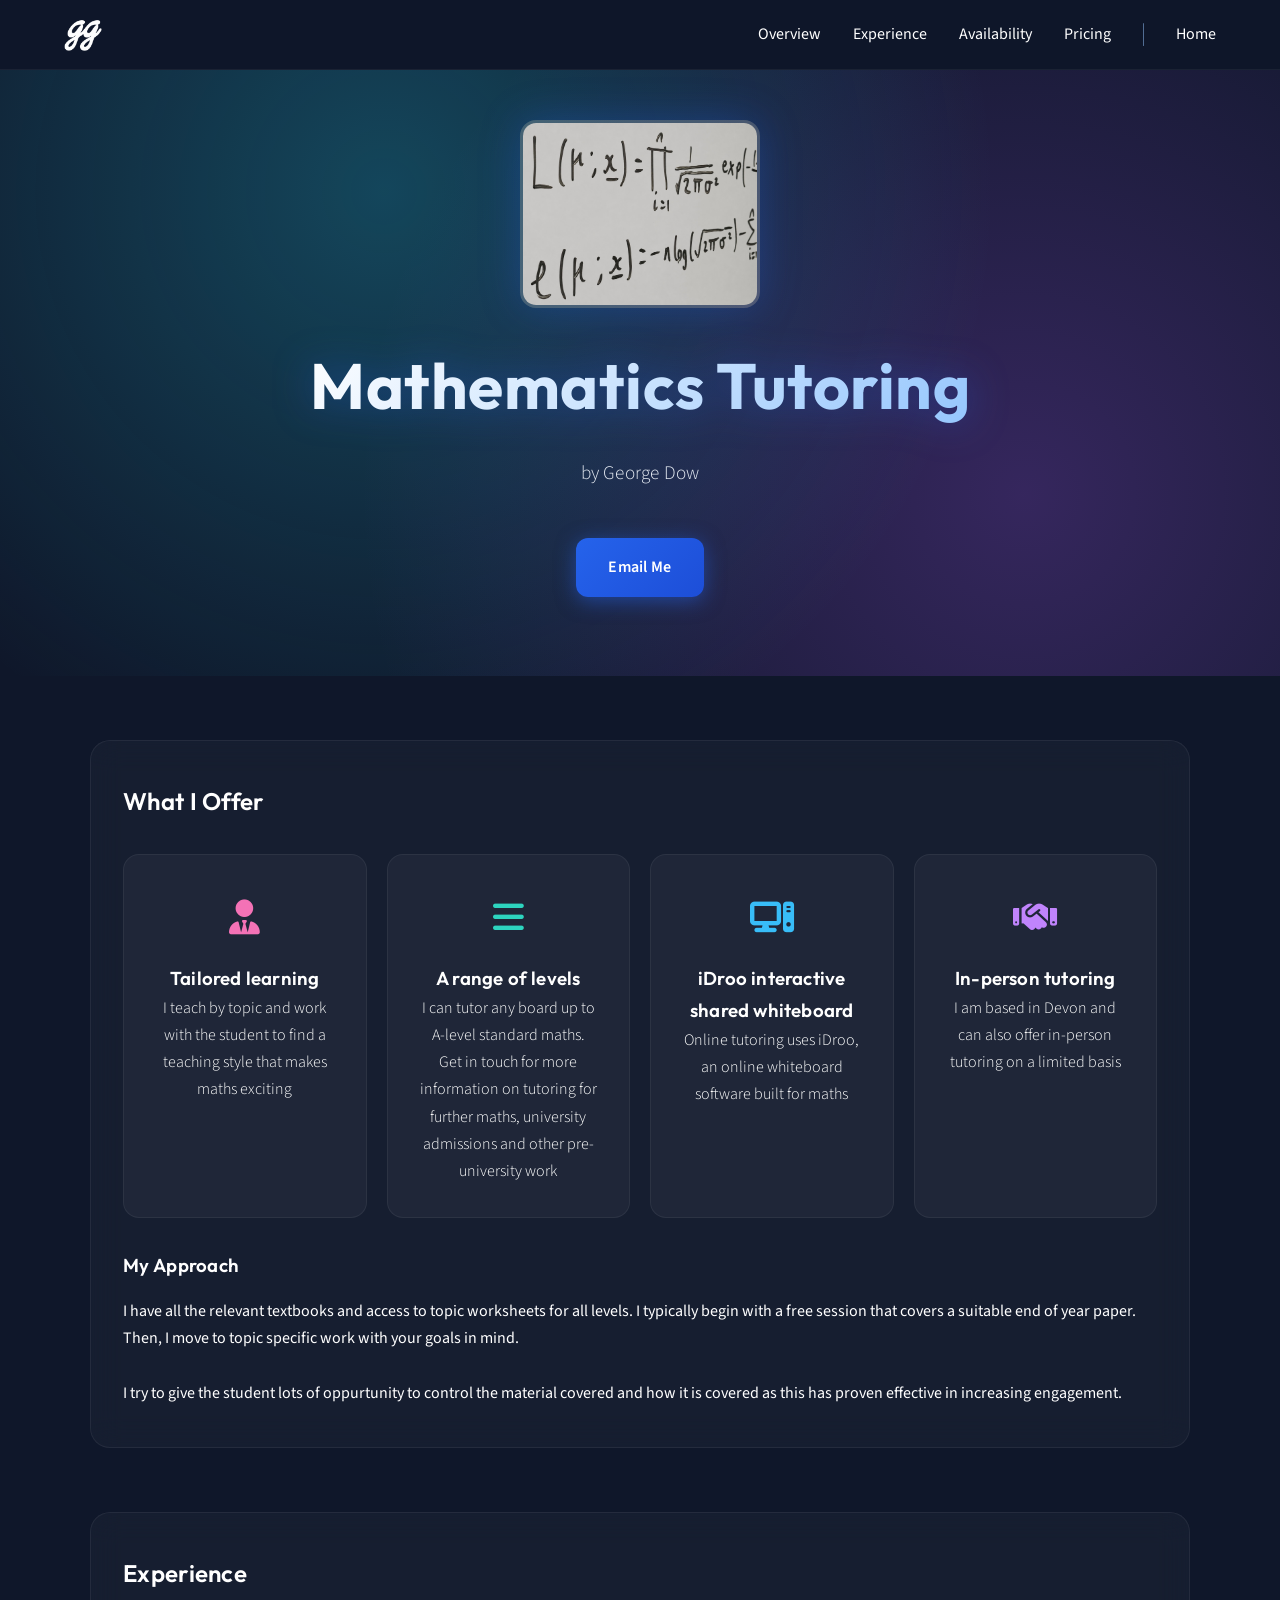
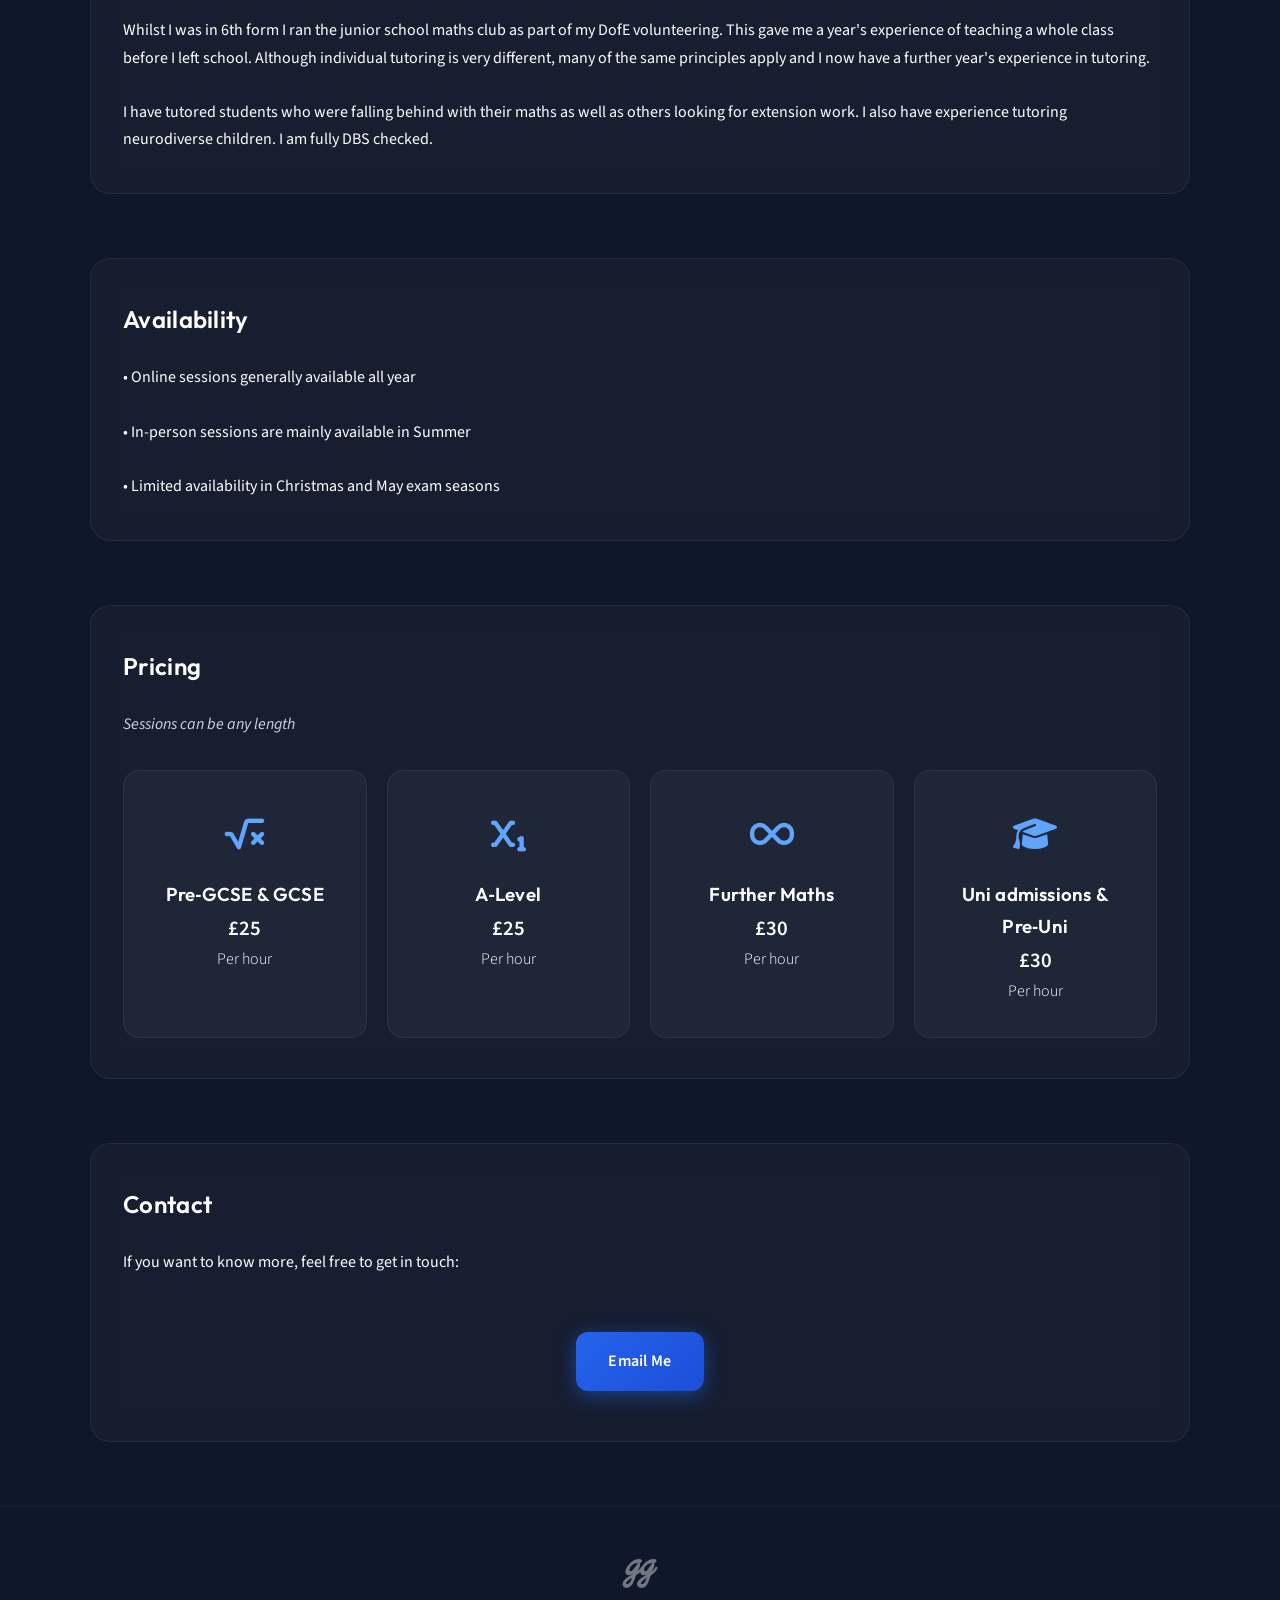
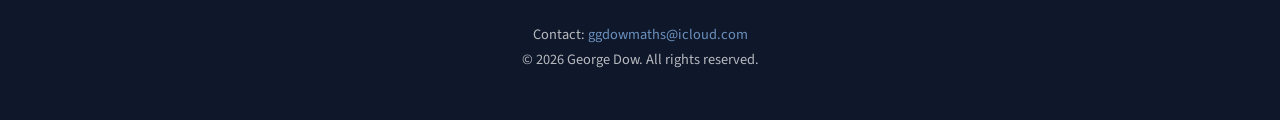
==== tutoring.html @ ab45a565 "Update tutoring.html" ====
<!DOCTYPE html>
<html lang="en">

<head>

<script async src="https://www.googletagmanager.com/gtag/js?id=G-9ZSGHB6P75"></script>
<script>
  window.dataLayer = window.dataLayer || [];
  function gtag(){dataLayer.push(arguments);}
  gtag('js', new Date());
  gtag('config', 'G-9ZSGHB6P75');
</script>
    
<meta charset="UTF-8">
<meta name="viewport" content="width=device-width, initial-scale=1.0">

<title>George Dow - Maths Tutoring</title>
<meta name="description" content="GCSE and A-Level Mathematics tutoring with George Dow">

<link rel="icon" href="images/favicon-white.png" sizes="32x32">
<link rel="icon" href="images/favicon-white.png" sizes="192x192">
<link rel="apple-touch-icon" sizes="180x180" href="images/favicon-white.png">

<link rel="stylesheet" href="style.css">

<link rel="stylesheet"
href="https://cdnjs.cloudflare.com/ajax/libs/font-awesome/6.4.0/css/all.min.css">
</head>

<body>

<div class="page-fade"></div>

<nav>
    <a href="index.html" class="logo">
        <img src="images/favicon-white.png" alt="Home">
    </a>

    <div class="nav-tutoring">
        <ul class="nav-sections">
            <li><a href="#overview">Overview</a></li>
            <li><a href="#experience">Experience</a></li>
            <li><a href="#availability">Availability</a></li>
            <li><a href="#pricing">Pricing</a></li>
        </ul>

        <span class="nav-separator"></span>

        <a href="index.html" class="nav-page-link">Home</a>
    </div>
</nav>

<header class="hero hero-tutoring">
    <div class="hero-content">
        <img class="hero-photo" src="images/photo6.png" alt="George Dow">

        <h1>Mathematics Tutoring</h1>
        <p class="hero-author">by George Dow</p>
        <a href="mailto:ggdowmaths@icloud.com" class="btn">
            Email Me
        </a>
    </div>
</header>

<div class="container">

    <section id="overview">
        <h2>What I Offer</h2>
      
        <div class="interest-grid">
            <div class="card">
                <i class="fas fa-user-tie"></i>
                <h3>Tailored learning</h3>
                <p>I teach by topic and work with the student to find
                    a teaching style that makes maths exciting</p>
            </div>
            <div class="card">
                <i class="fas fa-bars"></i>
                <h3>A range of levels</h3>
                <p>I can tutor any board up to A-level standard maths.
                    Get in touch for more information on tutoring for
                    further maths, university admissions and other pre-university work</p>
            </div>
            <div class="card">
                <i class="fas fa-computer"></i>
                <h3>iDroo interactive shared whiteboard</h3>
                <p>Online tutoring uses iDroo, an online whiteboard
                    software built for maths</p>
            </div>
            <div class="card">
                <i class="fas fa-handshake"></i>
                <h3>In-person tutoring</h3>
                <p>I am based in Devon and can also offer
                    in-person tutoring on a limited basis</p>
            </div>
        </div>

        <h3 style="margin-top: 2rem; margin-bottom: 1rem;">My Approach</h3>
        <p>
            I have all the relevant textbooks and access to
            topic worksheets for all levels. I typically
            begin with a free session that covers a suitable
            end of year paper. Then, I move to topic specific
            work with your goals in mind.
        </p>
        <br>
        <p>
            I try to give the student lots of oppurtunity to
            control the material covered and how it is covered
            as this has proven effective in increasing engagement.
        </p>
    </section>

    <section id="experience">
        <h2>Experience</h2>
        <p>
           Whilst I was in 6th form I ran the junior school maths
            club as part of my DofE volunteering. This gave me a
            year's experience of teaching a whole class before
            I left school. Although individual tutoring is very
            different, many of the same principles apply and I
            now have a further year's experience in tutoring.</p>
        <br>
         <p>
            I have tutored students who were falling behind 
            with their maths as well as others looking for 
            extension work. I also have experience tutoring
            neurodiverse children. I am fully DBS checked.
        </p>
    </section>

    <section id="availability">
        <h2>Availability</h2>
        <p>
            • Online sessions generally available all year<br><br>
            • In-person sessions are mainly available in Summer<br><br>
            • Limited availability in Christmas and May exam seasons
        </p>
    </section>

    <section id="pricing">
        <h2>Pricing</h2>
        <p style="text-align:left; font-style:italic; margin-bottom:1.5rem; color:#cbd5e1;">
            Sessions can be any length
        </p>

        <div class="interest-grid">
            <div class="card">
                <i class="fas fa-square-root-variable"></i>
                <h3>Pre‑GCSE &amp; GCSE</h3>
                <p style="font-size:1.3rem; font-weight:600;">£25</p>
                <p>Per hour</p>
            </div>
            <div class="card">
                <i class="fas fa-subscript"></i>
                <h3>A‑Level</h3>
                <p style="font-size:1.3rem; font-weight:600;">£25</p>
                <p>Per hour</p>
            </div>
            <div class="card">
                <i class="fas fa-infinity"></i>
                <h3>Further Maths</h3>
                <p style="font-size:1.3rem; font-weight:600;">£30</p>
                <p>Per hour</p>
            </div>
            <div class="card">
                <i class="fas fa-graduation-cap"></i>
                <h3>Uni admissions &amp; Pre‑Uni</h3>
                <p style="font-size:1.3rem; font-weight:600;">£30</p>
                <p>Per hour</p>
            </div>
        </div>
    </section>

    <section id="contact">
        <h2>Contact</h2>
        <p>
            If you want to know more, feel free to get in touch:
        </p>
        <div style="text-align: center; margin-top: 1.5rem;">
            <a class="btn" href="mailto:ggdowmaths@icloud.com">
                Email Me
            </a>
        </div>
    </section>

</div>

<footer>
    <div style="text-align: center; margin-bottom: 1.5rem;">
        <img src="images/favicon-white.png" alt="Logo" style="width: 36px; height: auto; opacity: 0.6;">
    </div>
    <p>
        Contact:
        <a href="mailto:ggdowmaths@icloud.com">
            ggdowmaths@icloud.com
        </a>
    </p>
    <p>© 2026 George Dow. All rights reserved.</p>
</footer>

<script src="script.js"></script>
</body>
</html>
---- style.css ----
@import url('https://fonts.googleapis.com/css2?family=Outfit:wght@300;400;600;700&family=Source+Sans+3:wght@300;400;600&display=swap');

/* ---------------- BASE ---------------- */

* {
    margin: 0;
    padding: 0;
    box-sizing: border-box;
}

html {
    scroll-behavior: smooth;
    scroll-padding-top: 90px;
}

body {
    padding-top: 70px;
    font-family: 'Source Sans 3', sans-serif;
    background: #0f172a;
    color: white;
    line-height: 1.7;
    overflow-x: hidden;
    animation: bodyPulse 15s ease-in-out infinite alternate;
}

@keyframes bodyPulse {
    0% { background-color: #0f172a; }
    100% { background-color: #111d34; }
}

/* ---------------- NAV (base) ---------------- */

nav {
    position: fixed;
    top: 0;
    left: 0;
    width: 100%;
    height: 70px;

    display: flex;
    justify-content: space-between;
    align-items: center;

    padding: 0 5%;
    background: rgba(15, 23, 42, 0.85);
    backdrop-filter: blur(20px);
    -webkit-backdrop-filter: blur(20px);
    z-index: 1000;
    border-bottom: 1px solid rgba(255, 255, 255, 0.05);

    font-size: 1rem;
}

/* ---- HOMEPAGE NAV ---- */
nav > ul {
    display: flex;
    list-style: none;
    gap: 2rem;
}

nav a {
    color: white;
    text-decoration: none;
    font-weight: 400;
    transition: color 0.2s ease, text-shadow 0.2s ease, transform 0.2s ease;
    display: inline-block;
    font-family: 'Source Sans 3', sans-serif;
}

nav a:hover {
    color: #93c5fd;
    text-shadow: 0 0 12px rgba(147, 197, 253, 0.7);
    transform: translateY(-1px);
}

/* ---- HOMEPAGE SEPARATOR ---- */
nav > ul li:nth-child(3) {
    margin-right: 2rem;
    position: relative;
}

nav > ul li:nth-child(3)::after {
    content: "";
    position: absolute;
    right: -2rem;
    top: 50%;
    transform: translateY(-50%);
    width: 1.5px;
    height: 1.4rem;
    background: rgba(147, 197, 253, 0.5);
    border-radius: 1px;
}

/* ---- TUTORING PAGE NAV ---- */
.nav-tutoring {
    display: flex;
    align-items: center;
    flex-wrap: nowrap;
    gap: 0;
    height: 100%;
}

.nav-sections {
    display: flex;
    list-style: none;
    gap: 2rem;
    margin: 0;
    padding: 0;
    align-items: center;
    height: 100%;
}

.nav-sections a {
    color: white;
    text-decoration: none;
    font-weight: 400;
    transition: color 0.2s ease, text-shadow 0.2s ease, transform 0.2s ease;
    display: inline-block;
    font-family: 'Source Sans 3', sans-serif;
}

.nav-sections a:hover {
    color: #93c5fd;
    text-shadow: 0 0 12px rgba(147, 197, 253, 0.7);
    transform: translateY(-1px);
}

.nav-sections li::after {
    display: none !important;
}

.nav-separator {
    display: block;
    width: 1.5px;
    height: 1.4rem;
    background: rgba(147, 197, 253, 0.5);
    border-radius: 1px;
    margin: 0 2rem;
    flex-shrink: 0;
    align-self: center;
}

.nav-page-link {
    color: white;
    text-decoration: none;
    font-weight: 400;
    white-space: nowrap;
    transition: color 0.2s ease, text-shadow 0.2s ease, transform 0.2s ease;
    display: inline-block;
    font-family: 'Source Sans 3', sans-serif;
}

.nav-page-link:hover {
    color: #93c5fd;
    text-shadow: 0 0 12px rgba(147, 197, 253, 0.7);
    transform: translateY(-1px);
}

/* ---------------- HERO (HOME) ---------------- */

.hero {
    min-height: 100vh;
    display: flex;
    justify-content: center;
    align-items: center;
    text-align: center;

    padding: 60px 2rem;

    background:
        radial-gradient(circle at 20% 30%, rgba(37, 99, 235, 0.35), transparent 60%),
        radial-gradient(circle at 80% 70%, rgba(124, 58, 237, 0.30), transparent 60%);

    animation: glowMove 12s ease-in-out infinite alternate;
}

/* ---------------- HERO (TUTORING OVERRIDE) ---------------- */

.hero-tutoring {
    min-height: 60vh;
    background:
        radial-gradient(circle at 30% 20%, rgba(34, 211, 238, 0.25), transparent 60%),
        radial-gradient(circle at 80% 70%, rgba(168, 85, 247, 0.25), transparent 60%);

    animation: glowMoveTut 14s ease-in-out infinite alternate;
}

@keyframes glowMove {
    0% { background-position: 20% 30%, 80% 70%; }
    100% { background-position: 30% 40%, 70% 60%; }
}

@keyframes glowMoveTut {
    0% { background-position: 30% 20%, 80% 70%; }
    100% { background-position: 40% 30%, 70% 60%; }
}

/* ---------------- HERO CONTENT ---------------- */

.hero-content {
    opacity: 0;
    transform: translateY(10px);
    animation: heroFade 1.2s ease forwards;
}

@keyframes heroFade {
    from { opacity: 0; transform: translateY(10px); }
    to { opacity: 1; transform: translateY(-40px); }
}

.hero-tutoring .hero-content {
    animation-name: heroFadeTutoring;
}

@keyframes heroFadeTutoring {
    from { opacity: 0; transform: translateY(10px); }
    to { opacity: 1; transform: translateY(-10px); }
}

h1, h2, h3 {
    font-family: 'Outfit', sans-serif;
    font-weight: 600;
    letter-spacing: 0.3px;
}

.hero h1 {
    font-size: 4rem;
    margin-bottom: 1rem;
    background: linear-gradient(135deg, #ffffff 0%, #93c5fd 100%);
    -webkit-background-clip: text;
    -webkit-text-fill-color: transparent;
    background-clip: text;
    filter: drop-shadow(0 0 20px rgba(37, 99, 235, 0.4));
    font-family: 'Outfit', sans-serif;
    font-weight: 700;
    letter-spacing: 0.5px;
}

.hero p {
    max-width: 700px;
    margin: auto;
    font-size: 1.2rem;
    color: #e2e8f0;
    font-family: 'Source Sans 3', sans-serif;
    font-weight: 300;
}

.hero-author {
    font-size: 1.4rem;
    font-weight: 400;
    color: #cbd5e1;
    margin-top: -0.5rem;
    margin-bottom: 1.5rem;
    font-family: 'Outfit', sans-serif;
    letter-spacing: 0.2px;
}

/* ---------------- BUTTON ---------------- */

.btn {
    display: inline-block;
    margin-top: 2rem;
    background: linear-gradient(135deg, #2563eb, #1d4ed8);
    color: white;
    padding: 1rem 2rem;
    border-radius: 12px;
    text-decoration: none;
    font-weight: 600;
    letter-spacing: 0.3px;
    transition: transform 0.3s, box-shadow 0.3s, background 0.3s;
    box-shadow: 0 4px 20px rgba(37, 99, 235, 0.5);
    position: relative;
    overflow: hidden;
    font-family: 'Source Sans 3', sans-serif;
}

.btn::after {
    content: "";
    position: absolute;
    top: 0;
    left: -100%;
    width: 100%;
    height: 100%;
    background: linear-gradient(90deg, transparent, rgba(255,255,255,0.2), transparent);
    transition: left 0.5s ease;
}

.btn:hover::after {
    left: 100%;
}

.btn:hover {
    transform: translateY(-3px);
    box-shadow: 0 8px 30px rgba(37, 99, 235, 0.7);
}

.hero .btn {
    margin-top: 3rem;
}

/* ---------------- LAYOUT ---------------- */

.container {
    width: min(1100px, 90%);
    margin: auto;
}

section {
    margin: 4rem 0;
    padding: 2.5rem 2rem;
    border-radius: 20px;
    background: rgba(255, 255, 255, 0.03);
    backdrop-filter: blur(15px);
    border: 1px solid rgba(255, 255, 255, 0.06);
    transition: transform 0.3s ease, box-shadow 0.3s ease, border-color 0.3s;
}

section:hover {
    transform: translateY(-4px);
    box-shadow: 0 15px 40px rgba(0, 0, 0, 0.4), 0 0 20px rgba(37, 99, 235, 0.1);
    border-color: rgba(37, 99, 235, 0.2);
}

.overview-section {
    background: none !important;
    backdrop-filter: none !important;
    border: none !important;
    padding: 0 !important;
    margin-top: 0 !important;
    margin-bottom: 0 !important;
}

/* ---------------- HEADING SPACING ---------------- */
#about h2,
#gallery h2,
#tutoring-section h2,
#experience h2,
#availability h2,
#pricing h2,
#contact h2 {
    margin-bottom: 1.5rem;
}

/* ---------------- CARDS ---------------- */

.interest-grid {
    display: grid;
    grid-template-columns: repeat(auto-fit, minmax(250px, 1fr));
    gap: 20px;
    margin-top: 2rem;
}

.card {
    background: rgba(255, 255, 255, 0.04);
    padding: 2rem;
    text-align: center;
    border-radius: 16px;
    border: 1px solid rgba(255, 255, 255, 0.06);
    transition: transform 0.3s, box-shadow 0.3s, border-color 0.3s, background 0.3s;

    display: flex;
    flex-direction: column;
    align-items: center;
    justify-content: flex-start;
}

.card:hover {
    transform: translateY(-8px);
    box-shadow: 0 20px 40px rgba(0, 0, 0, 0.5), 0 0 15px rgba(37, 99, 235, 0.3);
    border-color: rgba(37, 99, 235, 0.6);
    background: rgba(37, 99, 235, 0.08);
}

.card i,
.card .chalk-icon {
    height: 60px;
    display: flex;
    align-items: center;
    justify-content: center;
    margin-bottom: 1rem;
    font-size: 2.2rem;
    transition: transform 0.3s ease;
}

.card .chalk-icon svg {
    width: 60px;
    height: 60px;
}

.card i,
.card .chalk-icon {
    color: #60a5fa;
}

.interest-grid .card:nth-child(1) i,
.interest-grid .card:nth-child(1) .chalk-icon {
    color: #22d3ee;
}

.interest-grid .card:nth-child(2) i,
.interest-grid .card:nth-child(2) .chalk-icon {
    color: #8b5cf6;
}

.interest-grid .card:nth-child(3) i,
.interest-grid .card:nth-child(3) .chalk-icon {
    color: #10b981;
}

.interest-grid .card:nth-child(4) i,
.interest-grid .card:nth-child(4) .chalk-icon {
    color: #f59e0b;
}

#overview .interest-grid .card:nth-child(1) i,
#overview .interest-grid .card:nth-child(1) .chalk-icon {
    color: #f472b6;
}

#overview .interest-grid .card:nth-child(2) i,
#overview .interest-grid .card:nth-child(2) .chalk-icon {
    color: #2dd4bf;
}

#overview .interest-grid .card:nth-child(3) i,
#overview .interest-grid .card:nth-child(3) .chalk-icon {
    color: #38bdf8;
}

#overview .interest-grid .card:nth-child(4) i,
#overview .interest-grid .card:nth-child(4) .chalk-icon {
    color: #c084fc;
}

#pricing .card i {
    color: #60a5fa !important;
}

.card h3 {
    margin-top: 0;
    font-family: 'Outfit', sans-serif;
    font-weight: 600;
    letter-spacing: 0.2px;
}

.card p {
    font-family: 'Source Sans 3', sans-serif;
    font-weight: 300;
}

.card:hover i,
.card:hover .chalk-icon {
    transform: scale(1.2);
}

/* ---------------- GALLERY ---------------- */

.image-gallery {
    display: grid;
    grid-template-columns: repeat(auto-fit, minmax(300px, 1fr));
    gap: 20px;
    align-items: start;
}

.image-item {
    overflow: hidden;
    border-radius: 16px;
    position: relative;
    border: 1px solid rgba(255, 255, 255, 0.05);
    transition: transform 0.3s ease, box-shadow 0.3s ease, border-color 0.3s;
}

.image-item:hover {
    transform: translateY(-5px);
    box-shadow: 0 15px 30px rgba(0, 0, 0, 0.5), 0 0 15px rgba(37, 99, 235, 0.2);
    border-color: rgba(37, 99, 235, 0.4);
}

.image-item img {
    width: 100%;
    display: block;
    transition: transform 0.5s ease;
}

.image-item:hover img {
    transform: scale(1.1);
}

.caption {
    margin: 0;
    padding: 0.75rem 1rem;
    background: rgba(15, 23, 42, 0.85);
    color: #e2e8f0;
    font-size: 0.9rem;
    text-align: center;
    border-radius: 0 0 16px 16px;
    font-weight: 300;
    letter-spacing: 0.2px;
    font-family: 'Source Sans 3', sans-serif;
}

/* ---------------- FOOTER ---------------- */

footer {
    text-align: center;
    padding: 3rem 1rem;
    opacity: 0.7;
    font-size: 0.9rem;
    border-top: 1px solid rgba(255, 255, 255, 0.05);
    margin-top: 3rem;
    font-family: 'Source Sans 3', sans-serif;
}

footer a {
    color: #93c5fd;
    text-decoration: none;
    transition: color 0.2s;
}

footer a:hover {
    color: #ffffff;
}

/* ---------------- LOGO (NAV) ---------------- */

.logo img {
    width: 38px;
    height: 38px;
    object-fit: contain;
    display: block;
    transition: transform 0.2s ease;
}

.logo img:hover {
    transform: translateY(-2px);
}

/* ---------------- HERO PHOTO ---------------- */

.hero-photo {
    width: 240px;
    height: auto !important;
    max-width: 100%;
    display: block;
    margin: 0 auto 1.5rem auto;
    object-fit: contain !important;
    border: 3px solid rgba(255, 255, 255, 0.2);
    border-radius: 16px !important;
    box-shadow: 0 0 40px rgba(37, 99, 235, 0.3);
    transition: transform 0.4s ease, box-shadow 0.4s ease, border-color 0.4s;
}

.hero-photo:hover {
    transform: scale(1.05) translateY(-5px);
    box-shadow: 0 0 60px rgba(37, 99, 235, 0.6);
    border-color: rgba(37, 99, 235, 0.6);
}

/* ---------------- MAIN LOGO ---------------- */

.main-logo {
    width: 180px;
    height: auto;
    max-width: 180px;
    display: block;
    margin: 1.5rem auto 0 auto;
    opacity: 0.8;
    transition: opacity 0.3s, filter 0.3s;
    filter: drop-shadow(0 0 4px rgba(37, 99, 235, 0.2));
}

.main-logo:hover {
    opacity: 1;
    filter: drop-shadow(0 0 10px rgba(37, 99, 235, 0.4));
}

/* ---------------- ACTIVE LINK STYLES ---------------- */

nav > ul li a.active {
    color: #60a5fa;
    position: relative;
}

nav > ul li a.active::after {
    content: "";
    position: absolute;
    left: 0;
    bottom: -6px;
    width: 100%;
    height: 2px;
    background: #60a5fa;
    border-radius: 2px;
    box-shadow: 0 0 10px rgba(96, 165, 250, 0.8);
}

.nav-sections a.active {
    color: #60a5fa;
    position: relative;
}

.nav-sections a.active::after {
    content: "";
    position: absolute;
    left: 0;
    bottom: -6px;
    width: 100%;
    height: 2px;
    background: #60a5fa;
    border-radius: 2px;
    box-shadow: 0 0 10px rgba(96, 165, 250, 0.8);
}

/* ---------------- FADE SYSTEM ---------------- */

.page-fade {
    position: fixed;
    top: 0;
    left: 0;
    width: 100%;
    height: 100%;
    background: #0f172a;
    z-index: 9999;
    opacity: 1;
    pointer-events: none;
    transition: opacity 0.6s ease;
}

body.loaded .page-fade {
    opacity: 0;
}

/* ---------------- BACK TO TOP BUTTON ---------------- */

.back-to-top {
    position: fixed;
    bottom: 30px;
    right: 30px;
    width: 45px;
    height: 45px;
    background: rgba(37, 99, 235, 0.8);
    color: white;
    border: none;
    border-radius: 50%;
    font-size: 1.2rem;
    cursor: pointer;
    opacity: 0;
    visibility: hidden;
    transform: translateY(20px);
    transition: opacity 0.3s ease, transform 0.3s ease, visibility 0.3s;
    z-index: 999;
    box-shadow: 0 4px 15px rgba(37, 99, 235, 0.4);
    backdrop-filter: blur(10px);
}

.back-to-top.show {
    opacity: 1;
    visibility: visible;
    transform: translateY(0);
}

.back-to-top:hover {
    background: rgba(37, 99, 235, 1);
    transform: translateY(-3px) scale(1.05);
    box-shadow: 0 8px 25px rgba(37, 99, 235, 0.7);
}

/* ---------------- RESPONSIVE (desktop 4 columns) ---------------- */
@media (min-width: 768px) {
    .interest-grid {
        grid-template-columns: repeat(4, 1fr);
    }

    .image-gallery {
        grid-template-columns: repeat(4, 1fr);
    }
}

/* ---------------- RESPONSIVE (mobile) ---------------- */
@media (max-width: 767px) {
    body {
        padding-top: 70px;
    }

    nav {
        padding: 0 3%;
    }

    nav > ul {
        gap: 0.5rem;
        font-size: 0.8rem;
    }

    nav > ul li:nth-child(3) {
        margin-right: 0.5rem;
    }

    nav > ul li:nth-child(3)::after {
        right: -0.5rem;
    }

    .nav-sections {
        gap: 0.5rem;
        font-size: 0.8rem;
    }

    .nav-sections a {
        line-height: normal;
    }

    .nav-separator {
        margin: 0 0.5rem;
        height: 1.4rem;
    }

    .nav-page-link {
        font-size: 0.8rem;
        line-height: normal;
    }

    .hero h1 {
        font-size: 2.5rem;
    }

    .hero p {
        font-size: 1rem;
        padding: 0 1rem;
    }

    .hero-content {
        padding: 0 1rem;
    }

    .hero .btn {
        margin-top: 2rem;
    }

    .hero-photo {
        width: 180px;
        height: auto !important;
        border-radius: 16px !important;
    }

    .main-logo {
        width: 130px;
        max-width: 130px;
        margin-top: 1.2rem;
    }

    section {
        padding: 1.8rem 1.2rem;
    }
}
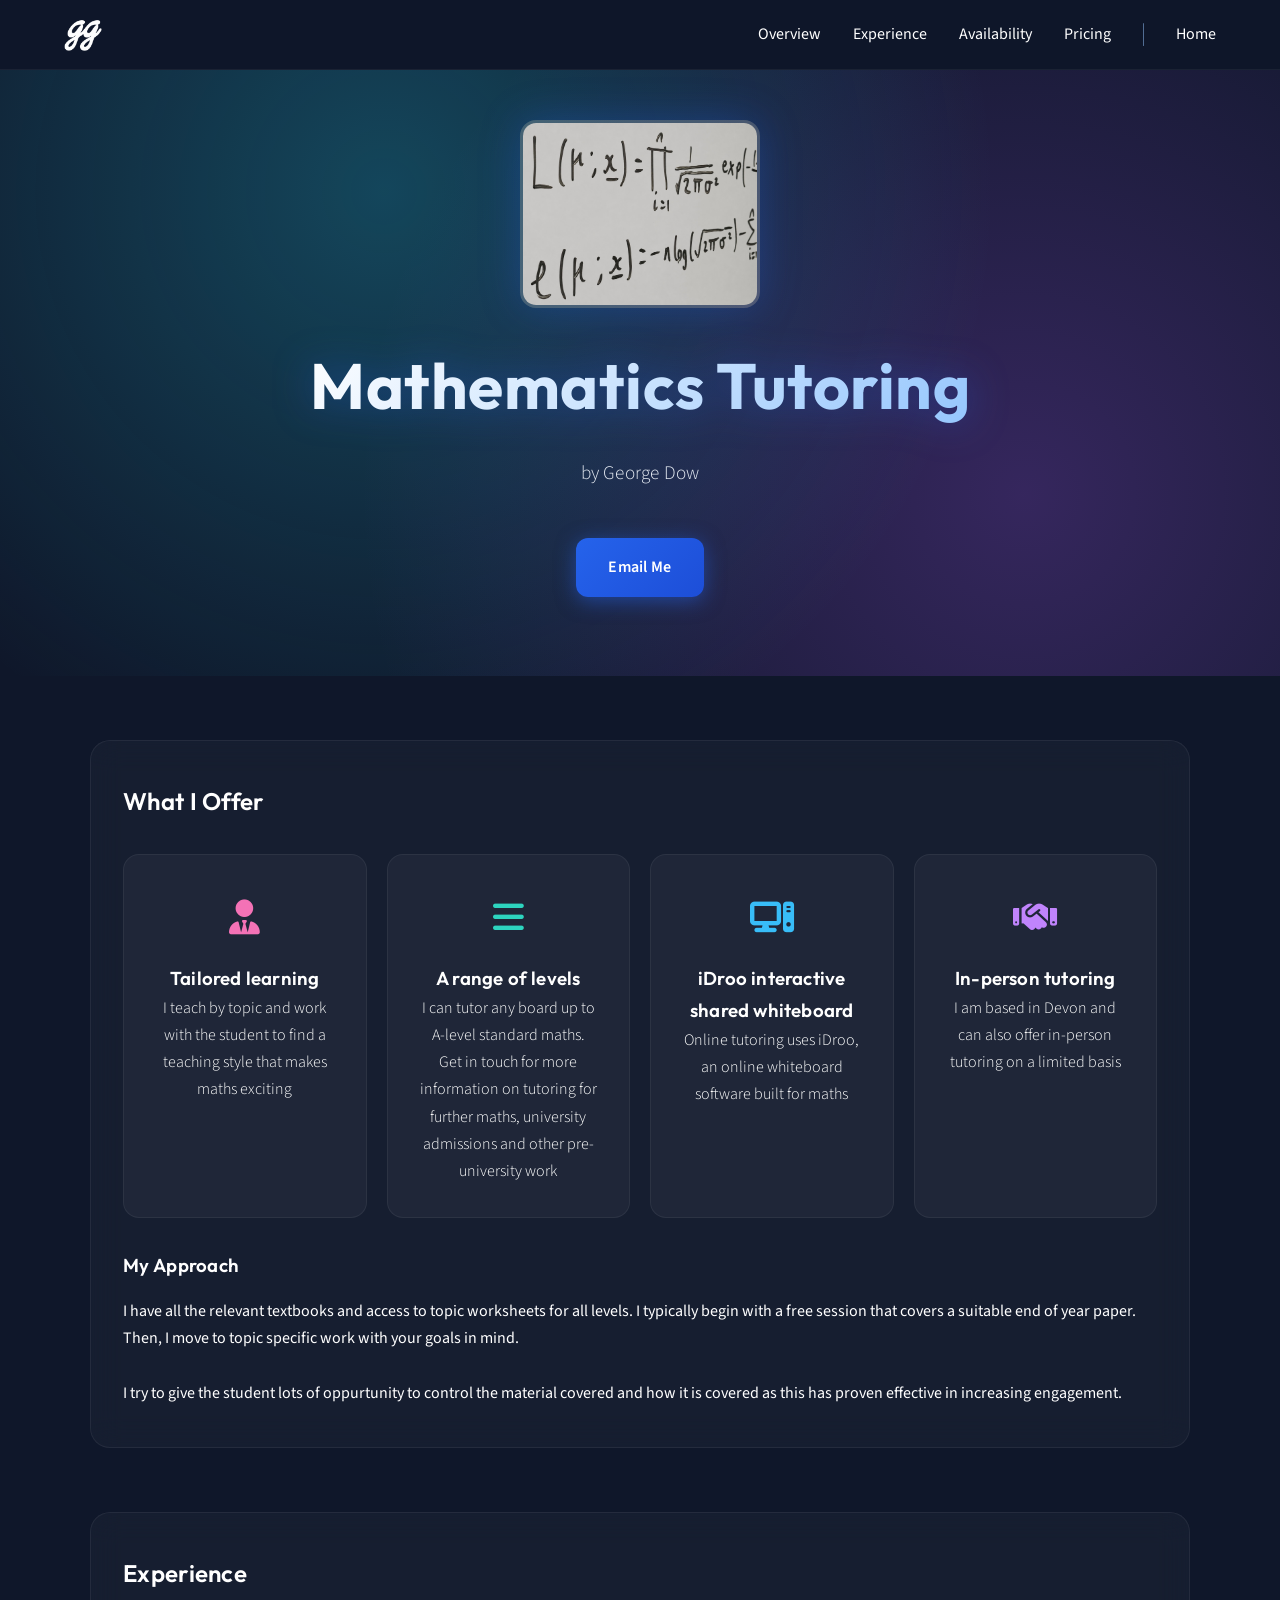
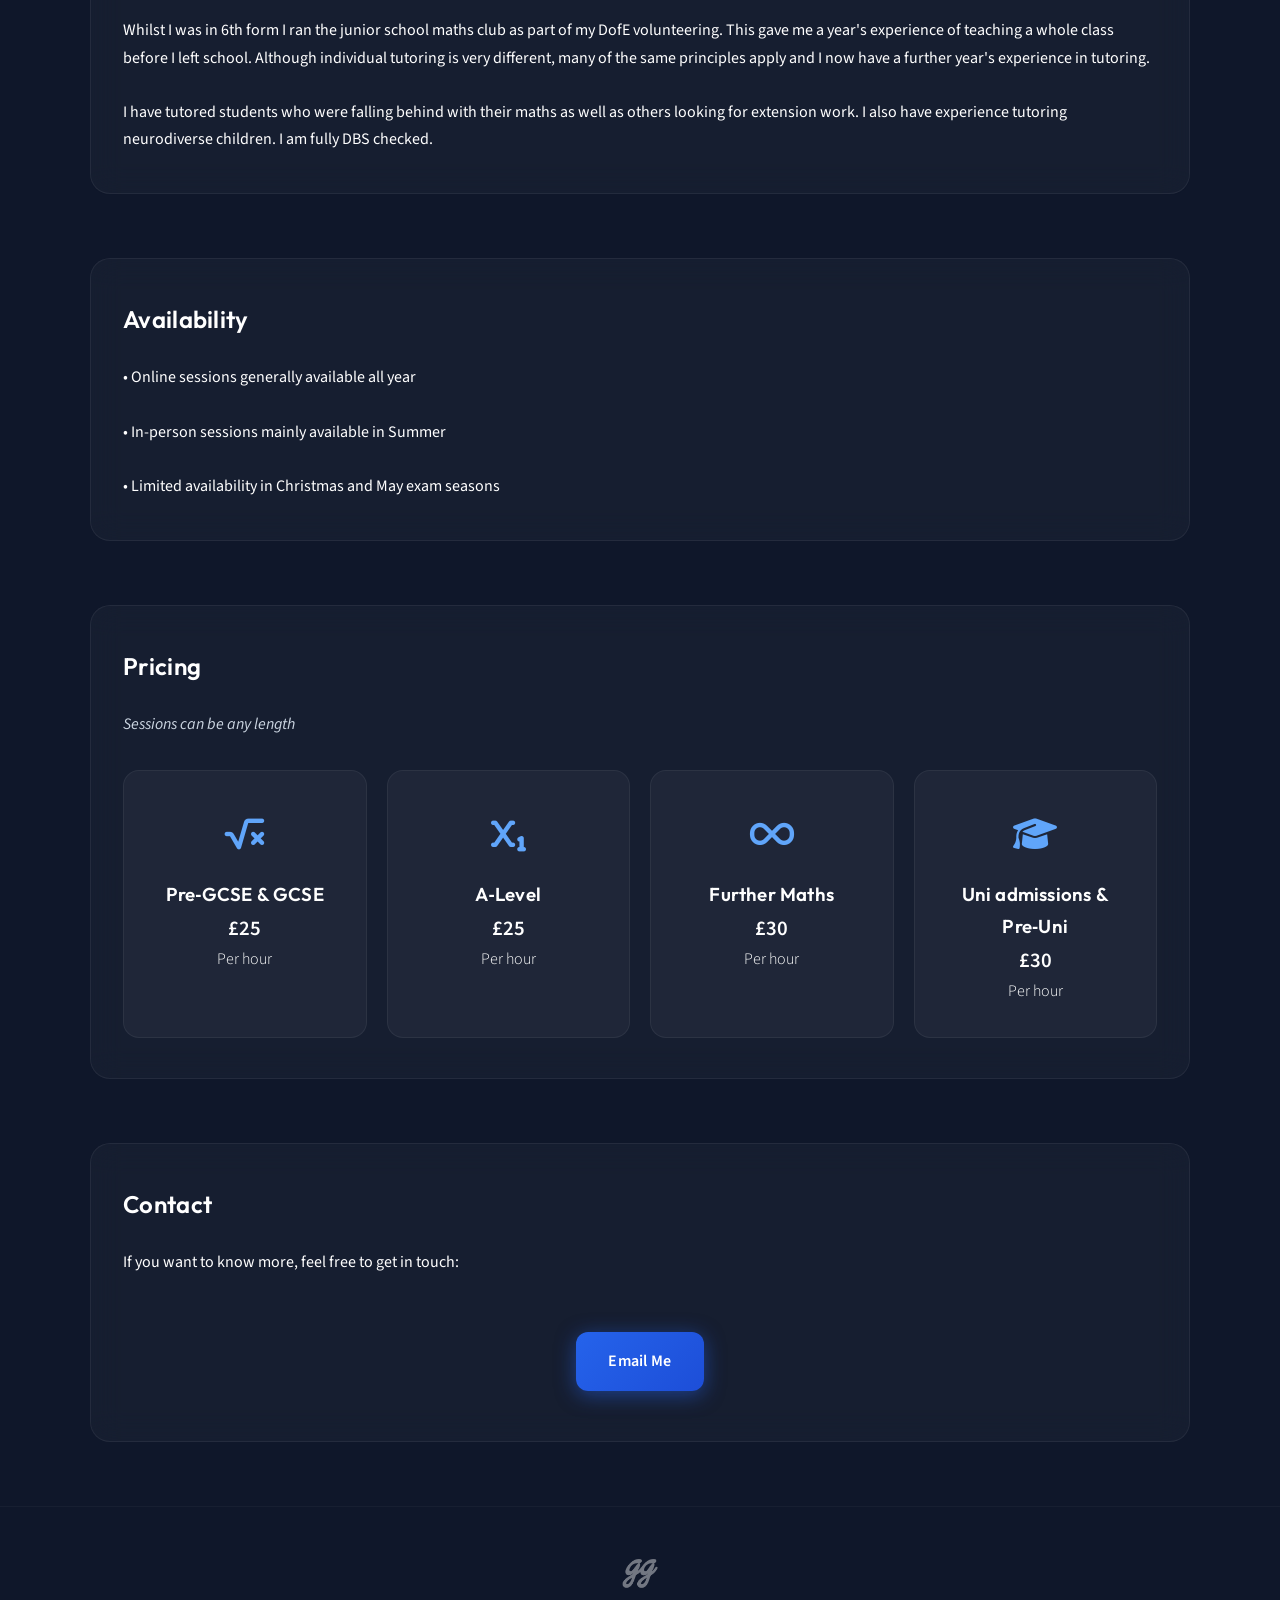
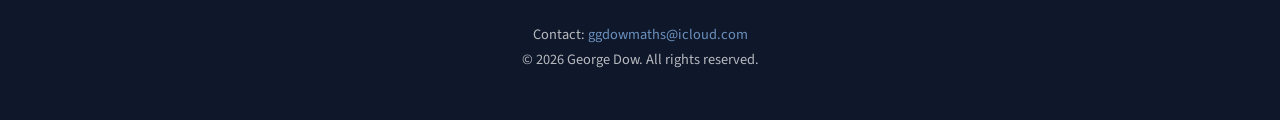
==== commit ad8214f5: "Update tutoring.html" ====
--- a/tutoring.html
+++ b/tutoring.html
@@ -133,7 +133,7 @@
         <h2>Availability</h2>
         <p>
             • Online sessions generally available all year<br><br>
-            • In-person sessions are mainly available in Summer<br><br>
+            • In-person sessions mainly available in Summer<br><br>
             • Limited availability in Christmas and May exam seasons
         </p>
     </section>
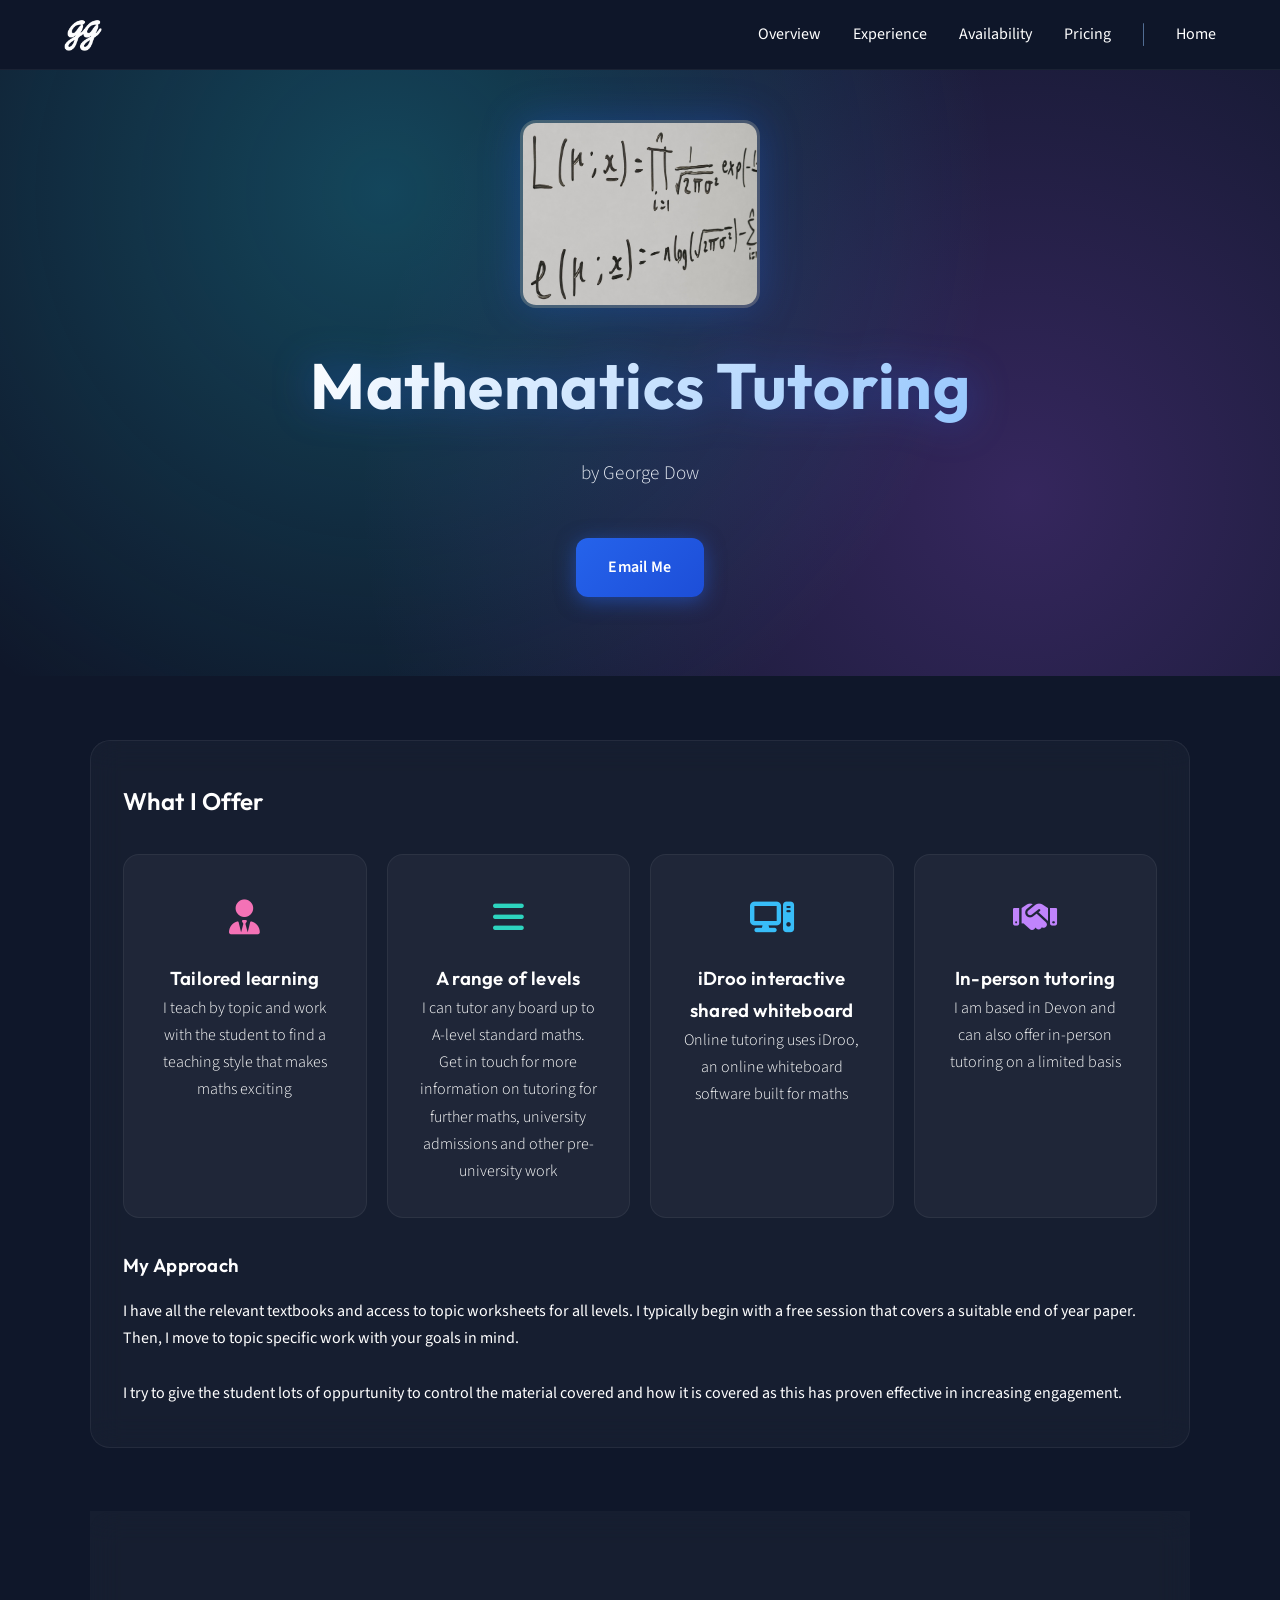
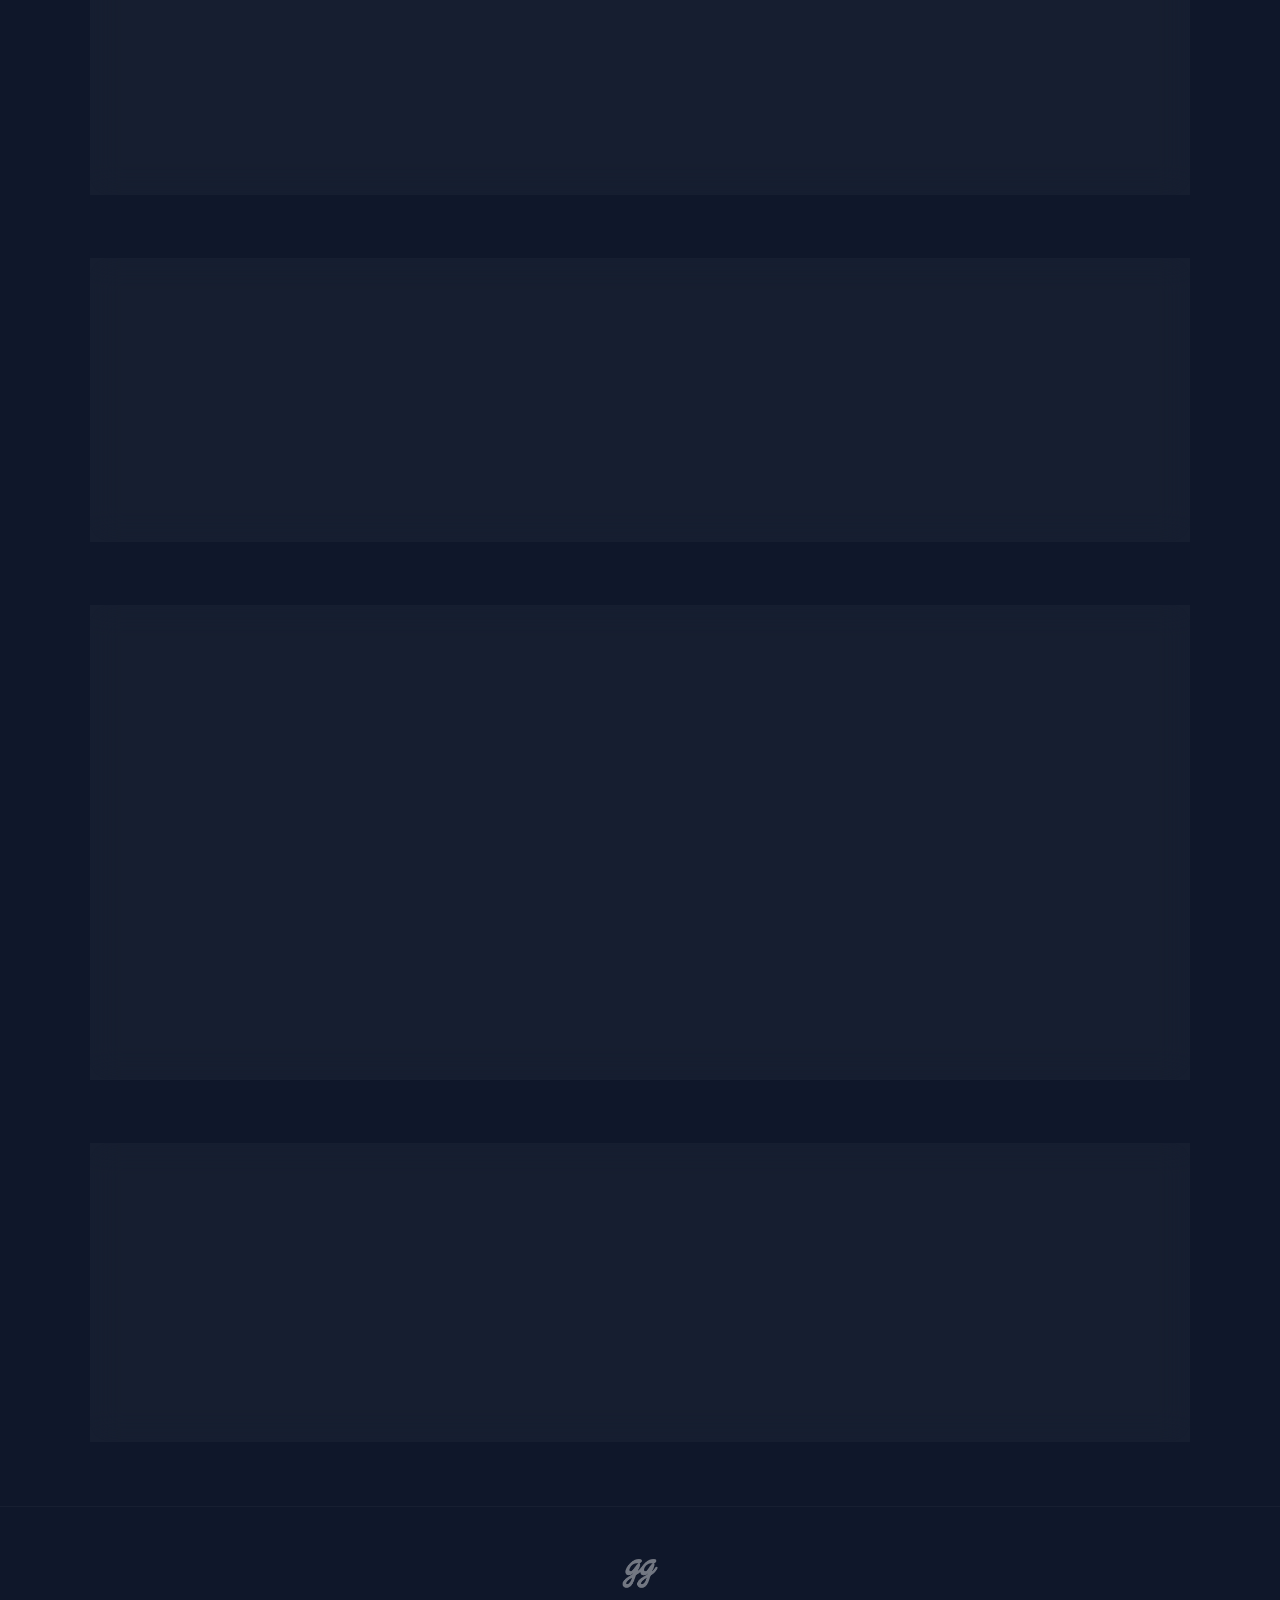
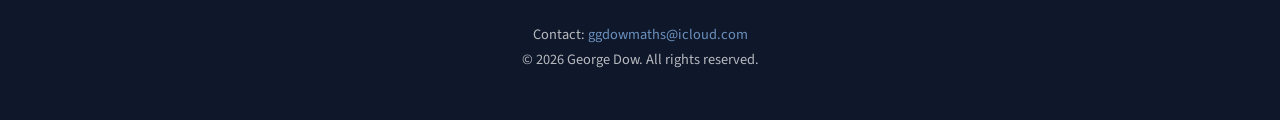
==== commit f9ca8cf5: "Update tutoring.html" ====
--- a/tutoring.html
+++ b/tutoring.html
@@ -17,9 +17,9 @@
 <title>George Dow - Maths Tutoring</title>
 <meta name="description" content="GCSE and A-Level Mathematics tutoring with George Dow">
 
-<link rel="icon" href="images/favicon-white.png" sizes="32x32">
-<link rel="icon" href="images/favicon-white.png" sizes="192x192">
-<link rel="apple-touch-icon" sizes="180x180" href="images/favicon-white.png">
+<link rel="icon" href="images/favicon-circular.png" sizes="32x32">
+<link rel="icon" href="images/favicon-circular.png" sizes="192x192">
+<link rel="apple-touch-icon" sizes="180x180" href="images/favicon.png">
 
 <link rel="stylesheet" href="style.css">
 
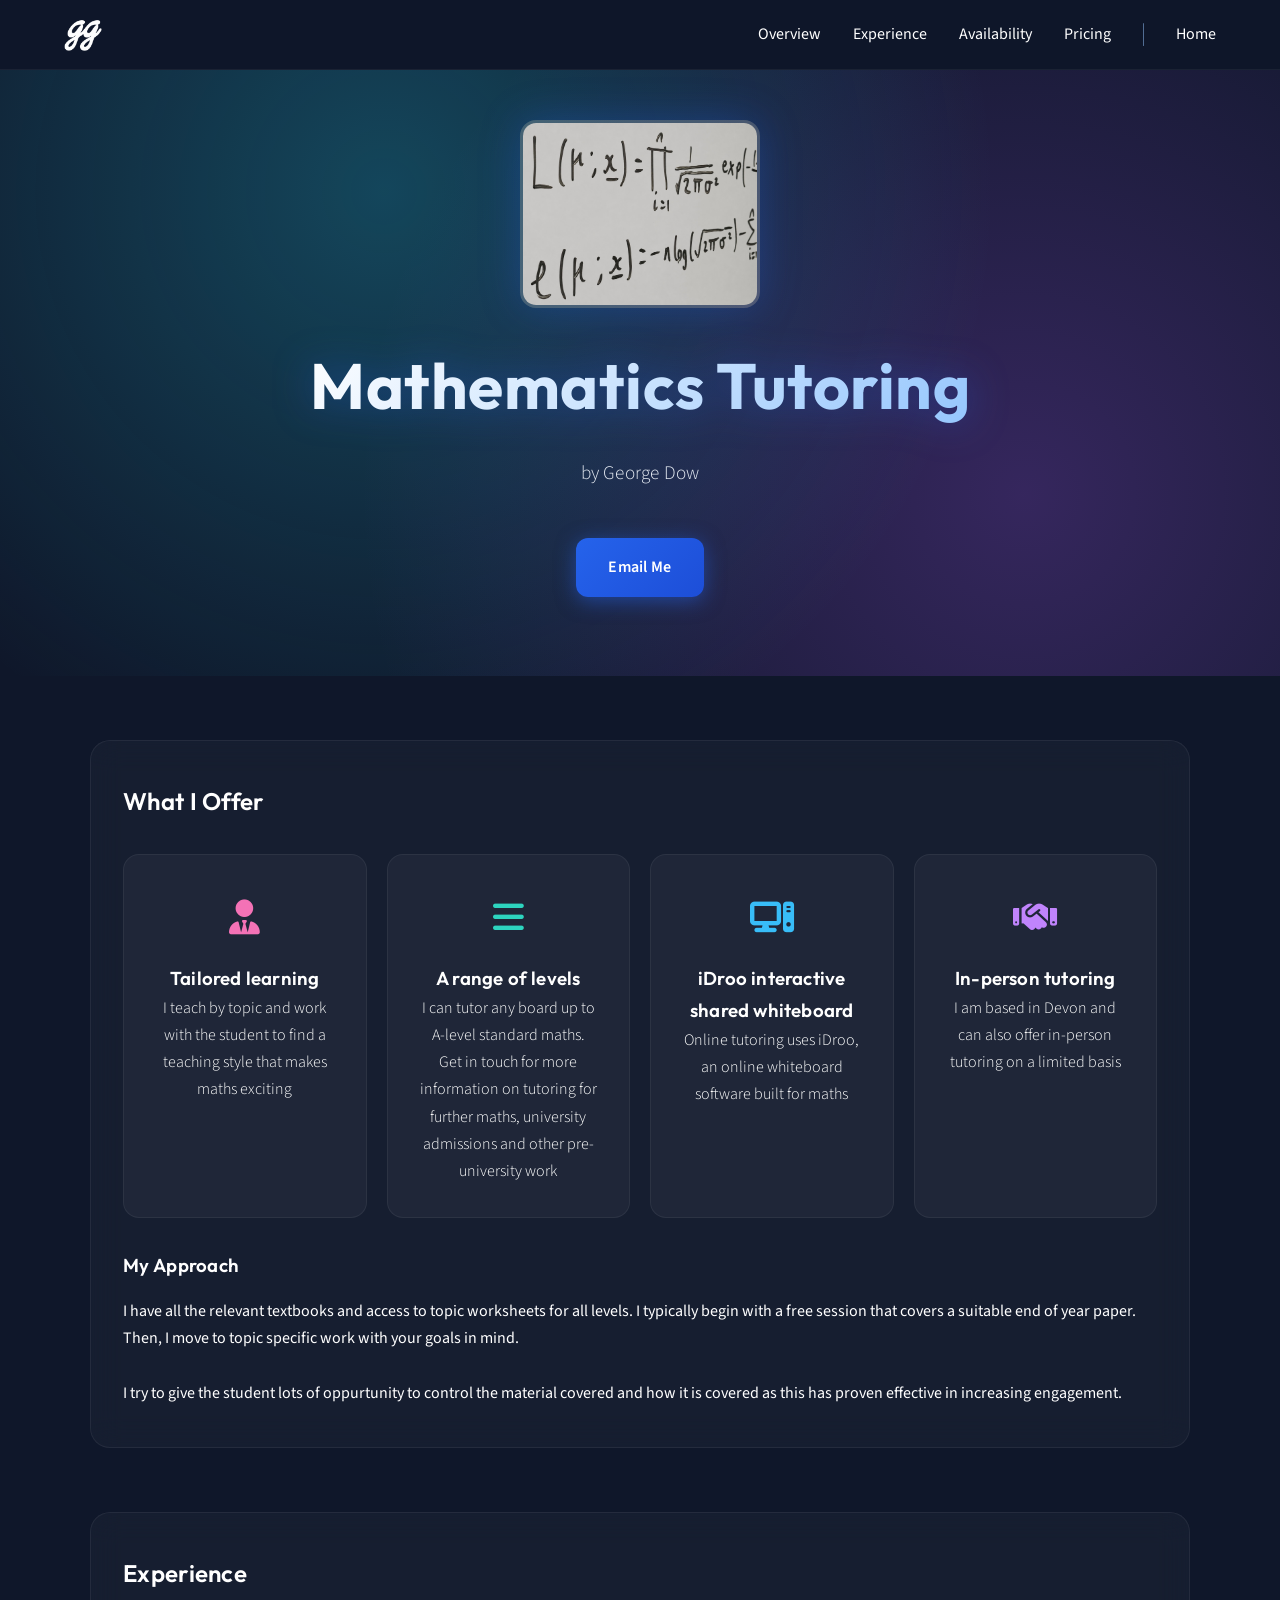
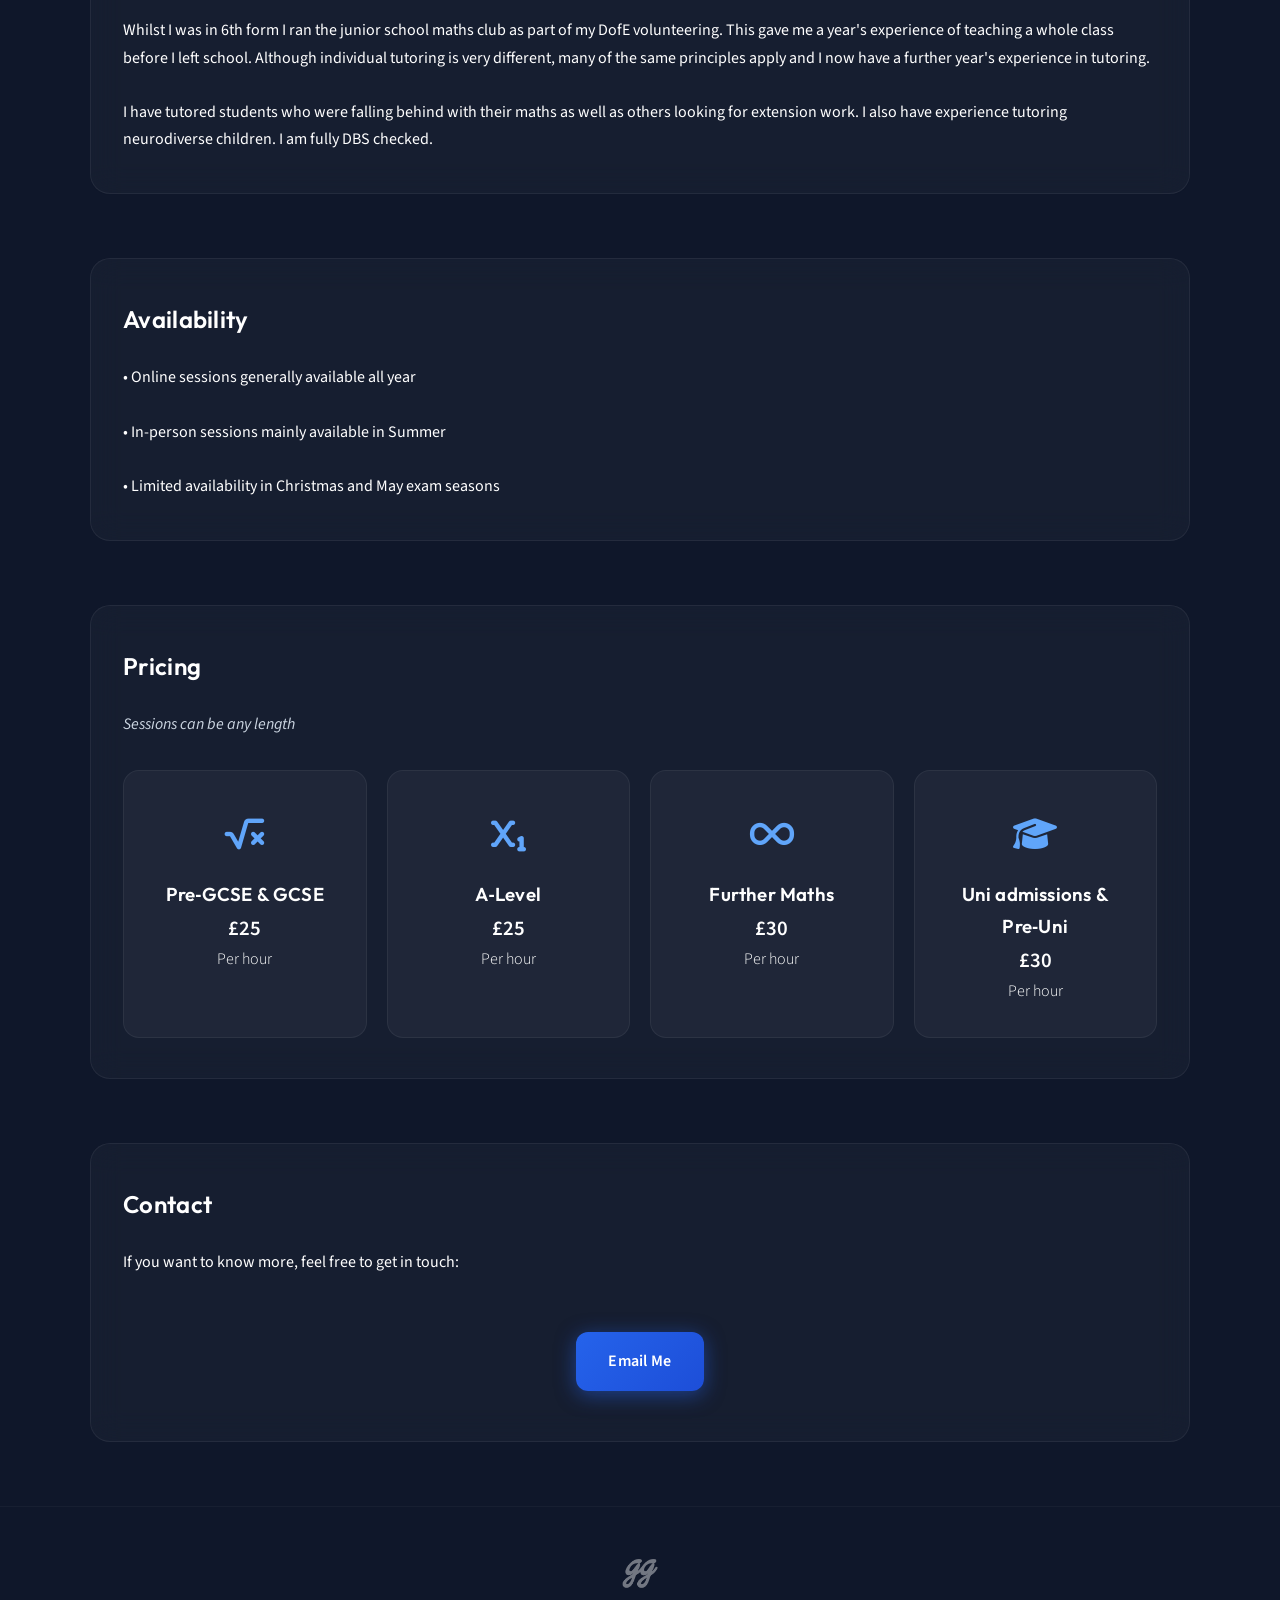
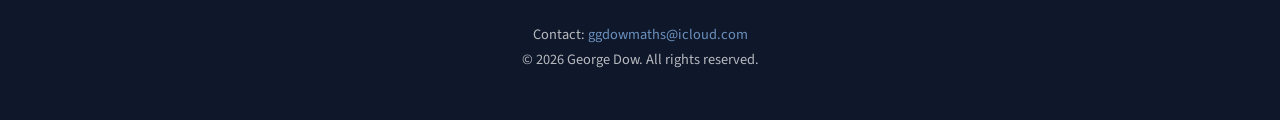
==== commit df083da1: "Update tutoring.html" ====
--- a/tutoring.html
+++ b/tutoring.html
@@ -17,8 +17,8 @@
 <title>George Dow - Maths Tutoring</title>
 <meta name="description" content="GCSE and A-Level Mathematics tutoring with George Dow">
 
-<link rel="icon" href="images/favicon-circular.png" sizes="32x32">
-<link rel="icon" href="images/favicon-circular.png" sizes="192x192">
+<link rel="icon" href="images/favicon-white-circular.png" sizes="32x32">
+<link rel="icon" href="images/favicon-white-circular.png" sizes="192x192">
 <link rel="apple-touch-icon" sizes="180x180" href="images/favicon.png">
 
 <link rel="stylesheet" href="style.css">
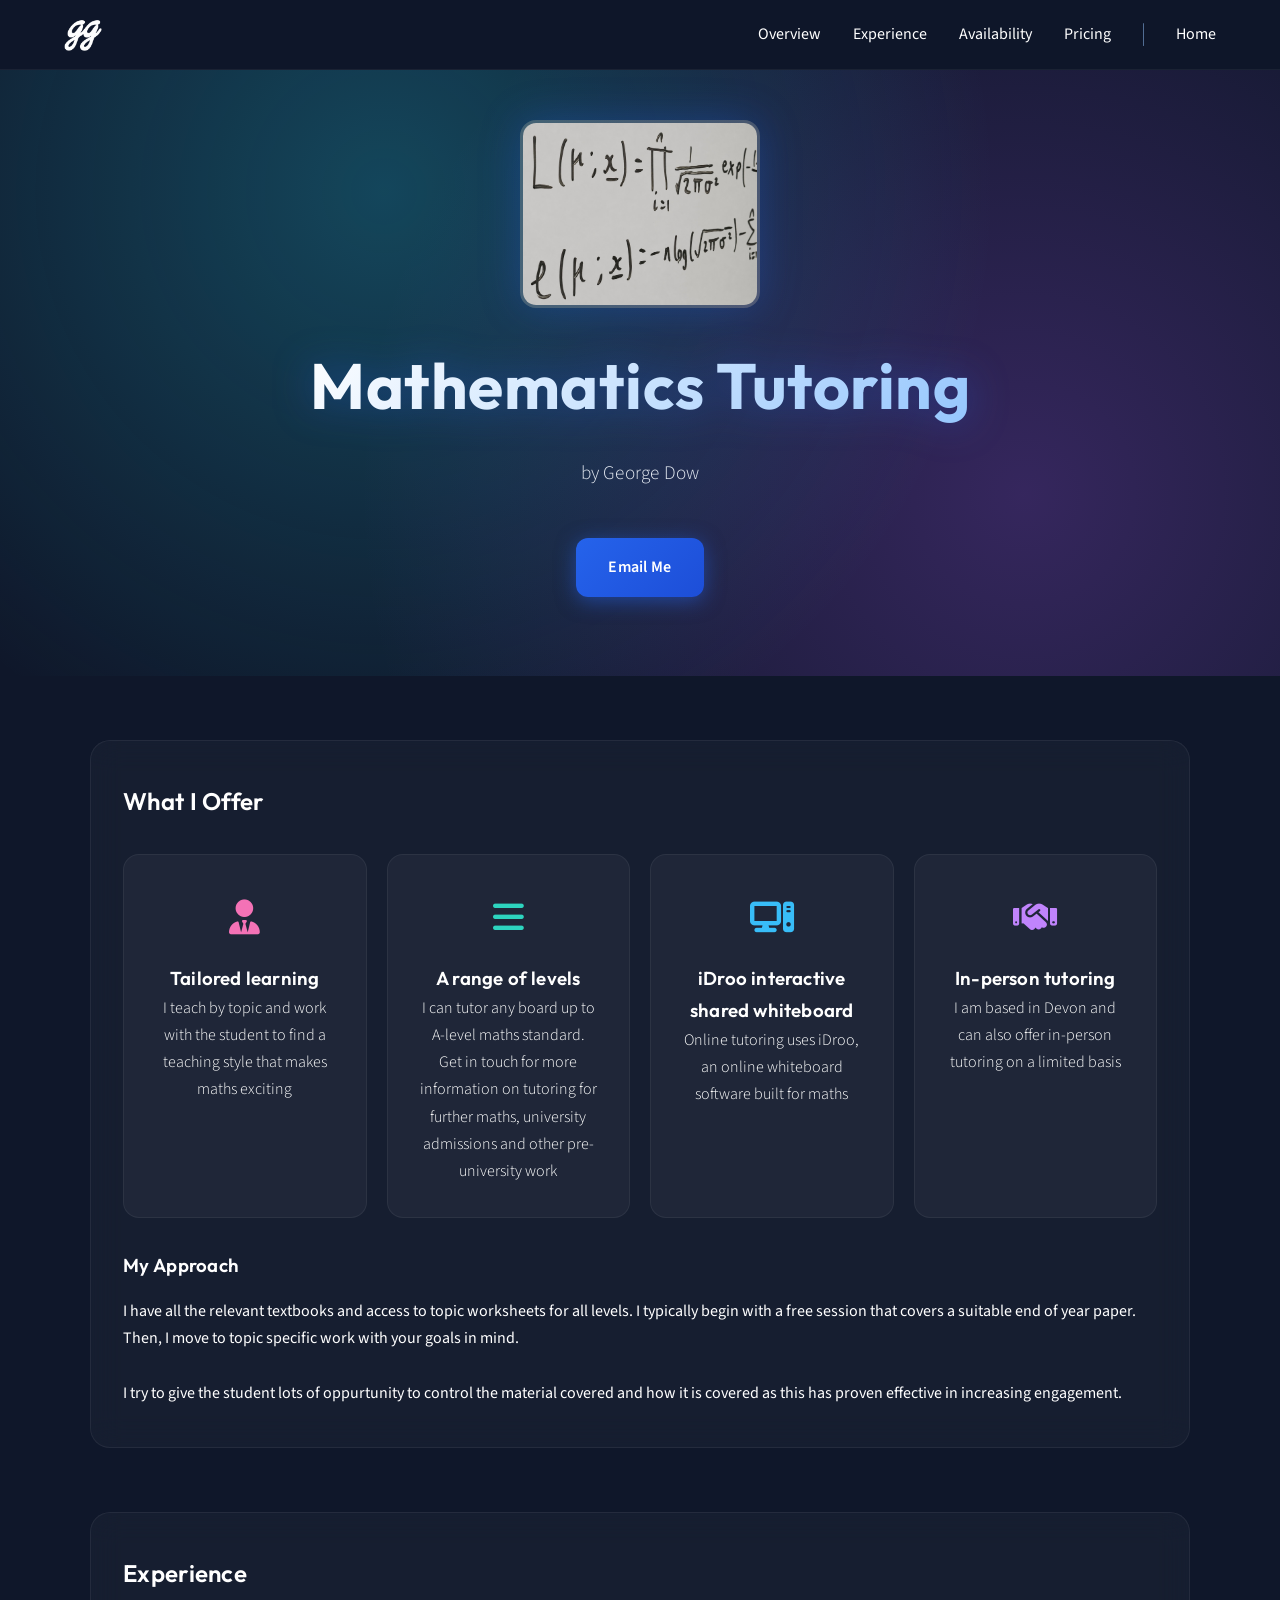
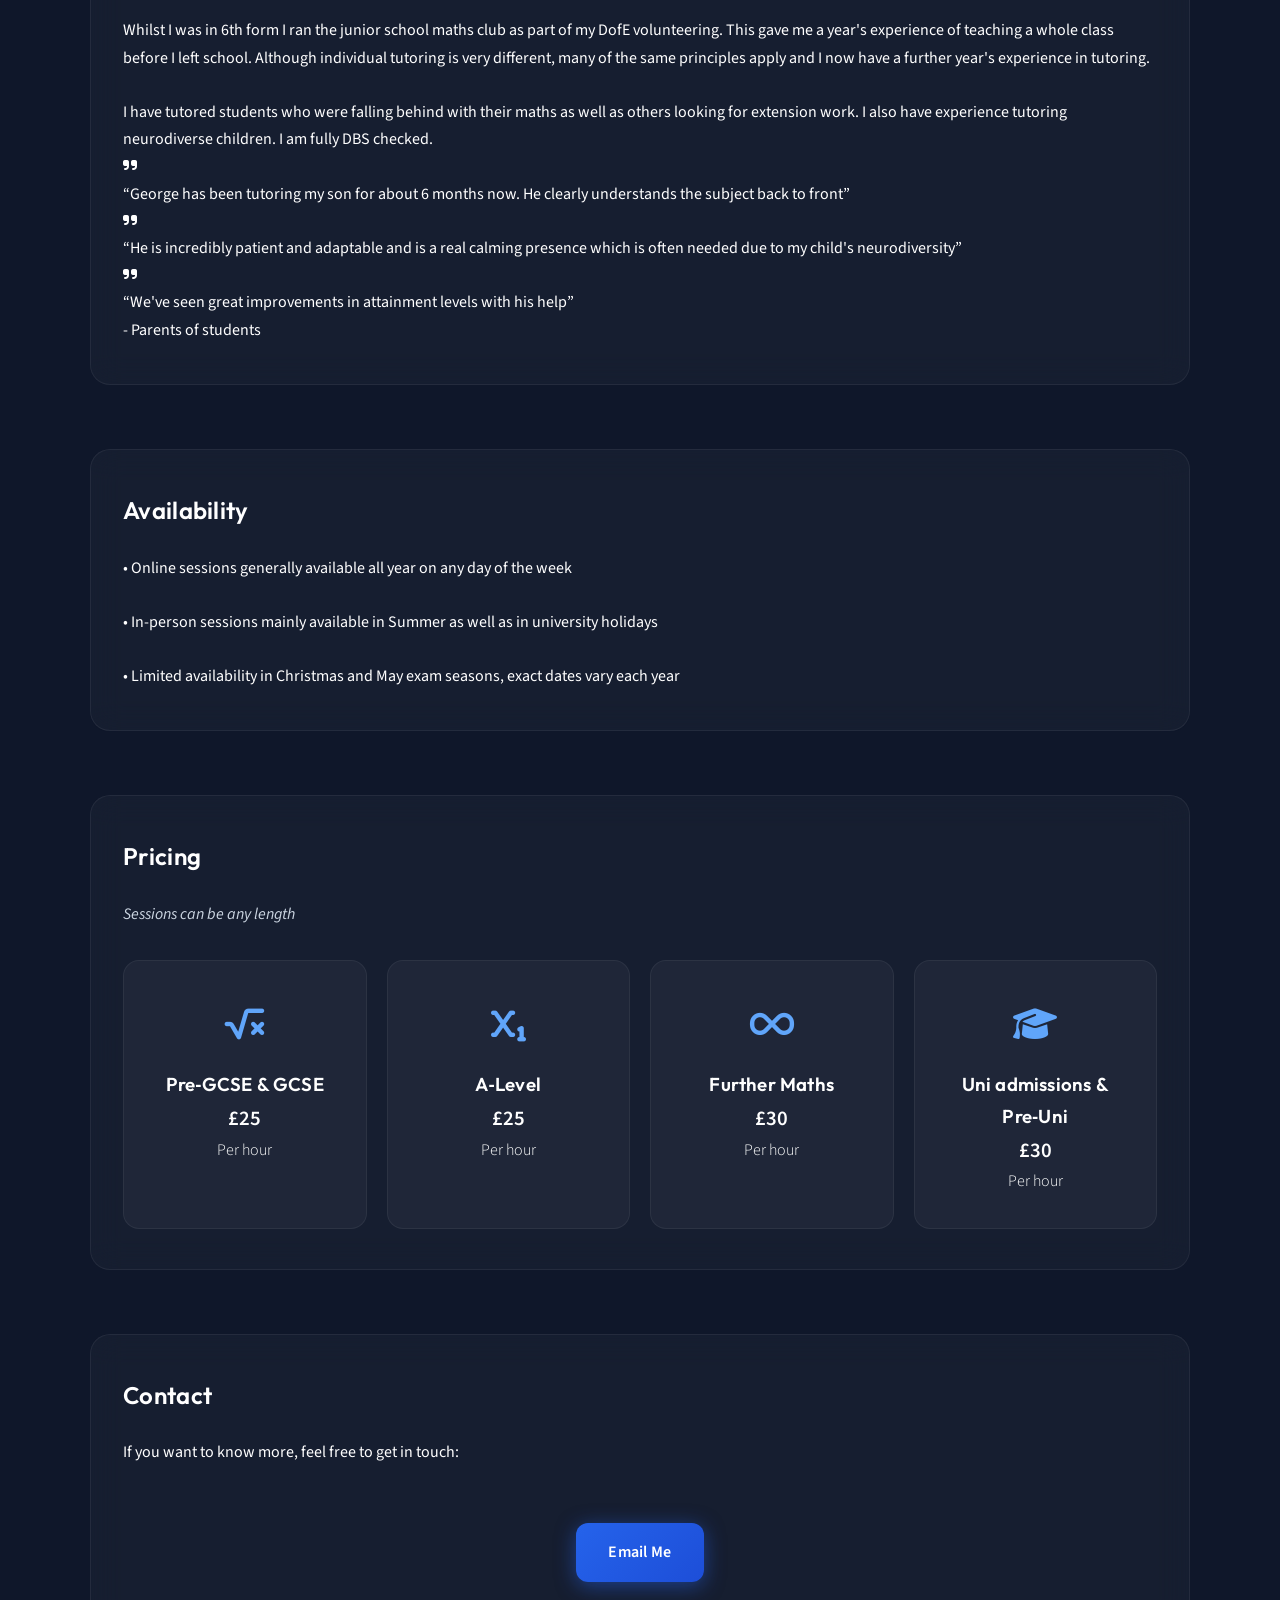
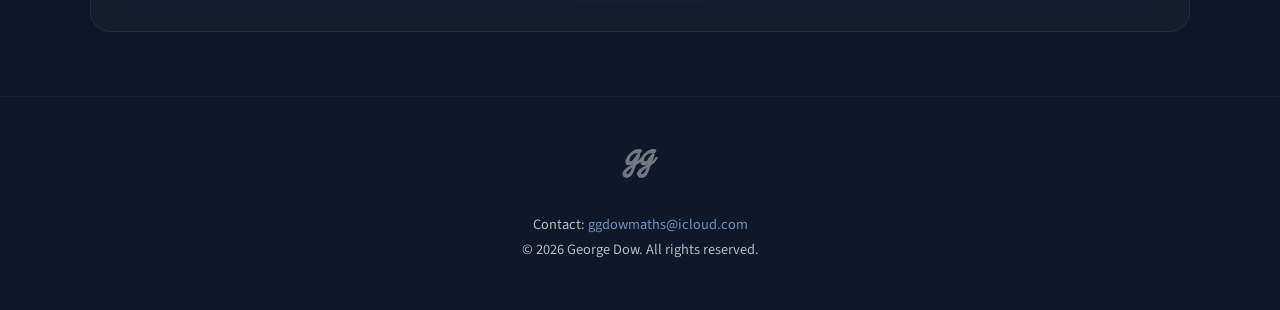
==== commit 463087df: "Update tutoring.html" ====
--- a/tutoring.html
+++ b/tutoring.html
@@ -17,9 +17,13 @@
 <title>George Dow - Maths Tutoring</title>
 <meta name="description" content="GCSE and A-Level Mathematics tutoring with George Dow">
 
-<link rel="icon" href="images/favicon-white-circular.png" sizes="32x32">
-<link rel="icon" href="images/favicon-white-circular.png" sizes="192x192">
-<link rel="apple-touch-icon" sizes="180x180" href="images/favicon.png">
+<link rel="icon" type="image/png" href="/images/final-favicons/favicon-96x96.png?v=20260813" sizes="96x96" />
+<link rel="icon" type="image/svg+xml" href="/images/final-favicons/favicon.svg?v=20260813" />
+<link rel="shortcut icon" href="/images/final-favicons/favicon.ico?v=20260813" />
+<link rel="apple-touch-icon" sizes="180x180" href="/images/final-favicons/apple-touch-icon.png?v=20260813" />
+<meta name="apple-mobile-web-app-title" content="About Me" />
+<link rel="manifest" href="/images/final-favicons/site.webmanifest?v=20260813" />
+
 
 <link rel="stylesheet" href="style.css">
 
@@ -33,7 +37,7 @@
 
 <nav>
     <a href="index.html" class="logo">
-        <img src="images/favicon-white.png" alt="Home">
+        <img src="images/favicon-white-transparent.png" alt="Home">
     </a>
 
     <div class="nav-tutoring">
@@ -77,7 +81,7 @@
             <div class="card">
                 <i class="fas fa-bars"></i>
                 <h3>A range of levels</h3>
-                <p>I can tutor any board up to A-level standard maths.
+                <p>I can tutor any board up to A-level maths standard.
                     Get in touch for more information on tutoring for
                     further maths, university admissions and other pre-university work</p>
             </div>
@@ -127,14 +131,37 @@
             extension work. I also have experience tutoring
             neurodiverse children. I am fully DBS checked.
         </p>
+
+<div class="testimonial-grid">
+    <div class="testimonial-card">
+        <i class="fas fa-quote-right"></i>
+        <blockquote>
+            <p>“George has been tutoring my son for about 6 months now. He clearly understands the subject back to front”</p>
+        </blockquote>
+    </div>
+    <div class="testimonial-card">
+        <i class="fas fa-quote-right"></i>
+        <blockquote>
+            <p>“He is incredibly patient and adaptable and is a real calming presence which is often needed due to my child's neurodiversity”</p>
+        </blockquote>
+    </div>
+    <div class="testimonial-card">
+        <i class="fas fa-quote-right"></i>
+        <blockquote>
+            <p>“We've seen great improvements in attainment levels with his help”</p>
+        </blockquote>
+    </div>
+</div>
+<p class="testimonial-citation">- Parents of students</p>
+      
     </section>
 
     <section id="availability">
         <h2>Availability</h2>
         <p>
-            • Online sessions generally available all year<br><br>
-            • In-person sessions mainly available in Summer<br><br>
-            • Limited availability in Christmas and May exam seasons
+            • Online sessions generally available all year on any day of the week<br><br>
+            • In-person sessions mainly available in Summer as well as in university holidays<br><br>
+            • Limited availability in Christmas and May exam seasons, exact dates vary each year
         </p>
     </section>
 
@@ -188,7 +215,7 @@
 
 <footer>
     <div style="text-align: center; margin-bottom: 1.5rem;">
-        <img src="images/favicon-white.png" alt="Logo" style="width: 36px; height: auto; opacity: 0.6;">
+        <img src="images/favicon-white-transparent.png" alt="Logo" style="width: 36px; height: auto; opacity: 0.6;">
     </div>
     <p>
         Contact:
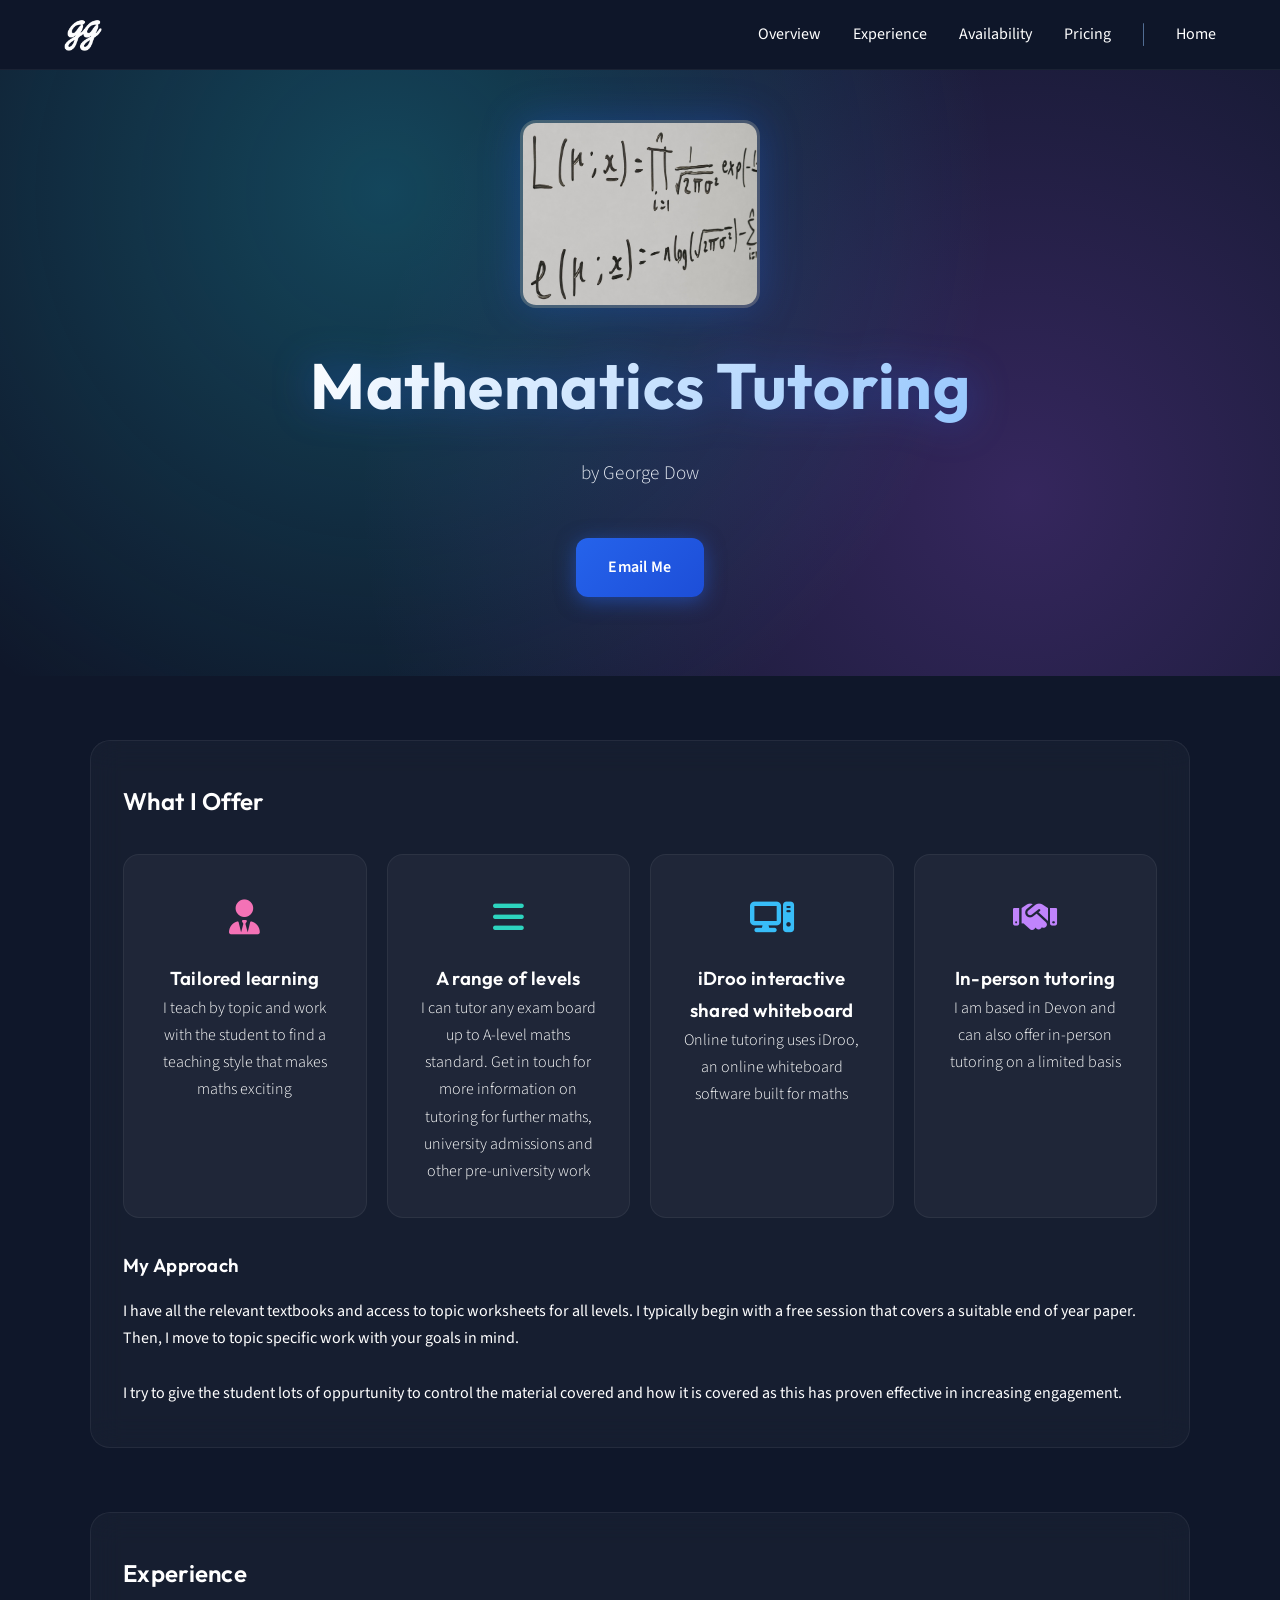
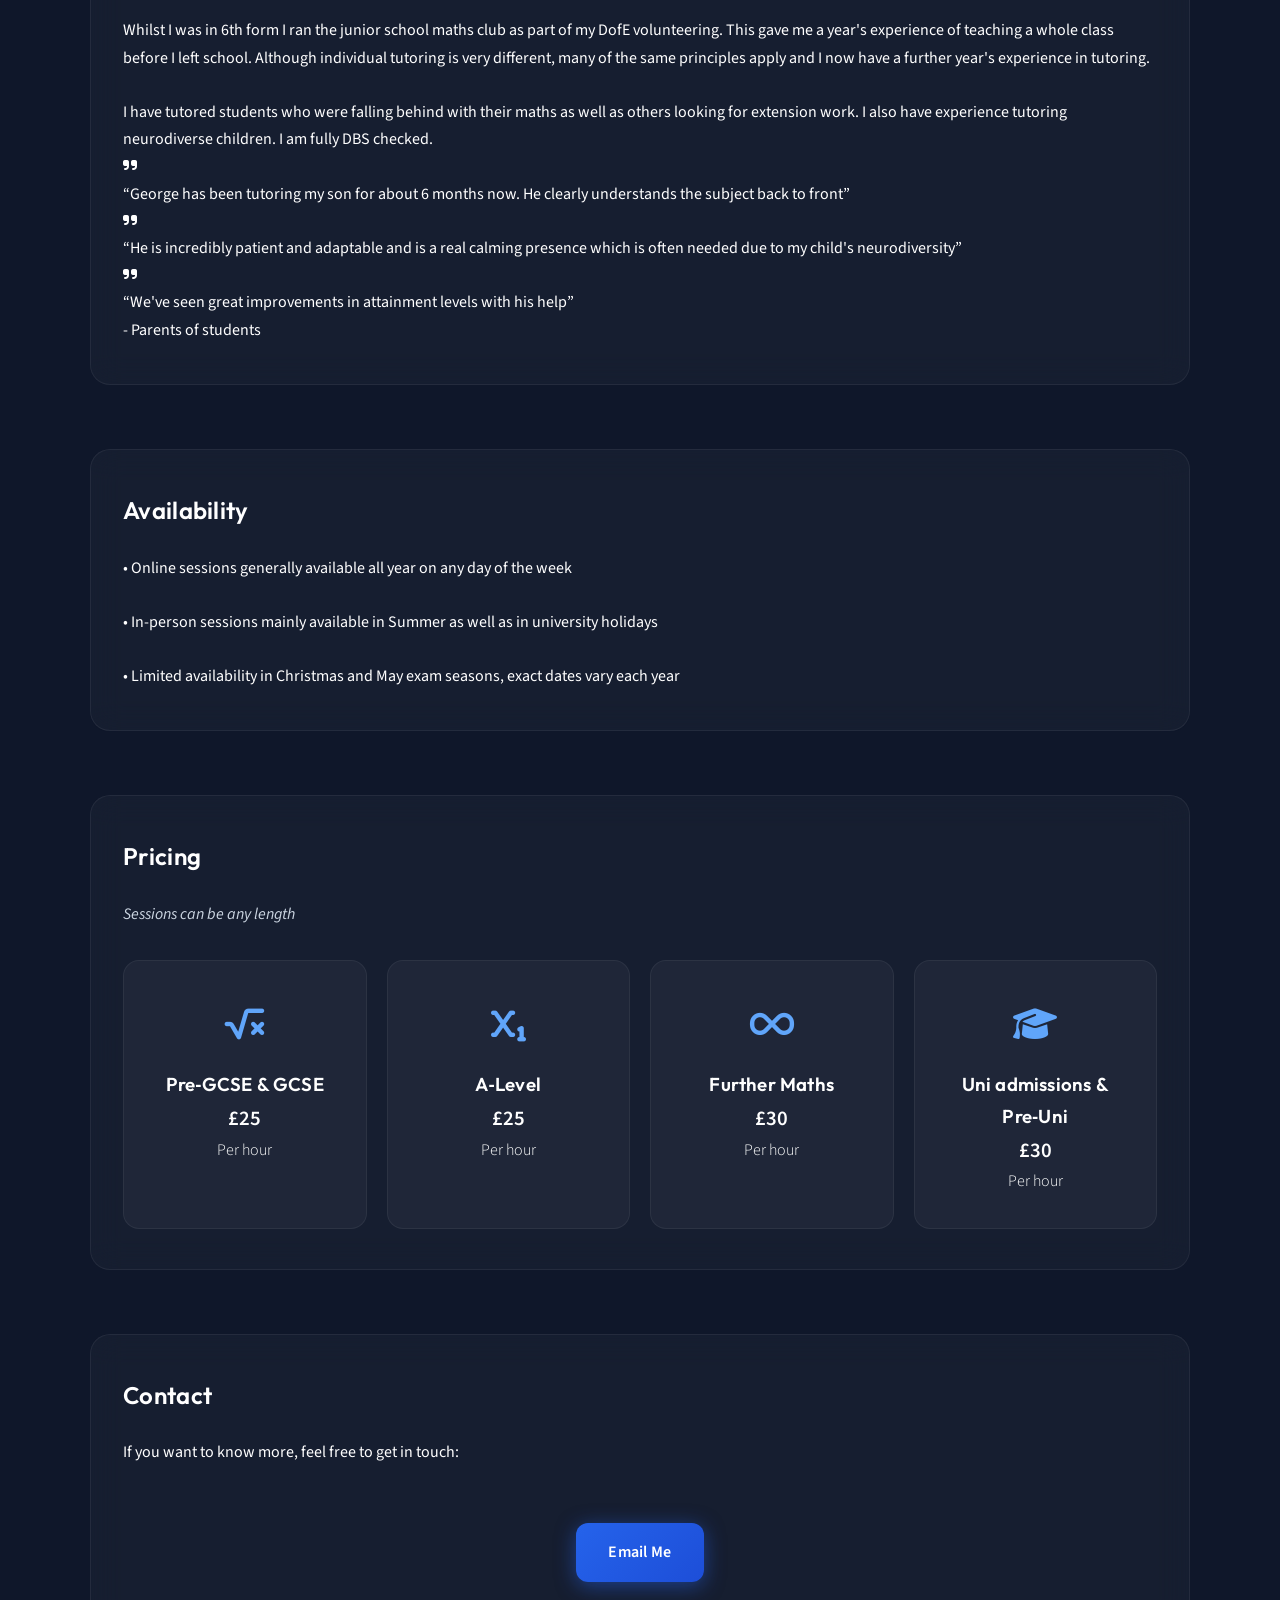
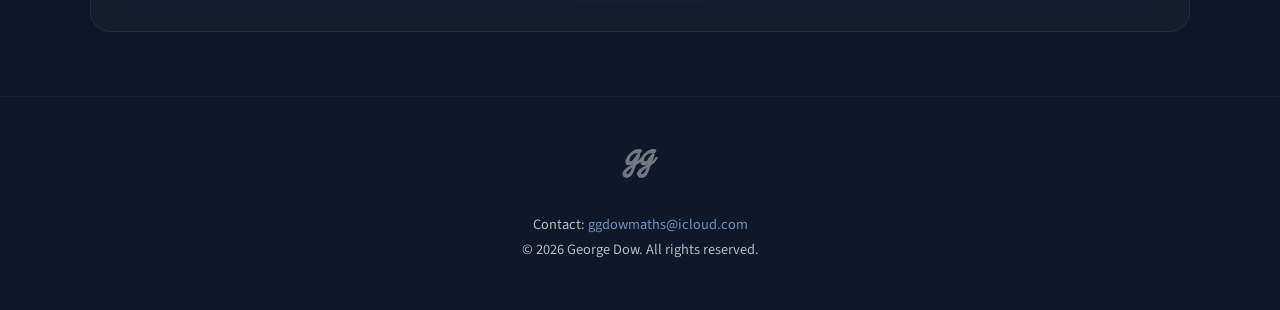
==== commit c7eae604: "Update tutoring.html" ====
--- a/tutoring.html
+++ b/tutoring.html
@@ -81,7 +81,7 @@
             <div class="card">
                 <i class="fas fa-bars"></i>
                 <h3>A range of levels</h3>
-                <p>I can tutor any board up to A-level maths standard.
+                <p>I can tutor any exam board up to A-level maths standard.
                     Get in touch for more information on tutoring for
                     further maths, university admissions and other pre-university work</p>
             </div>
